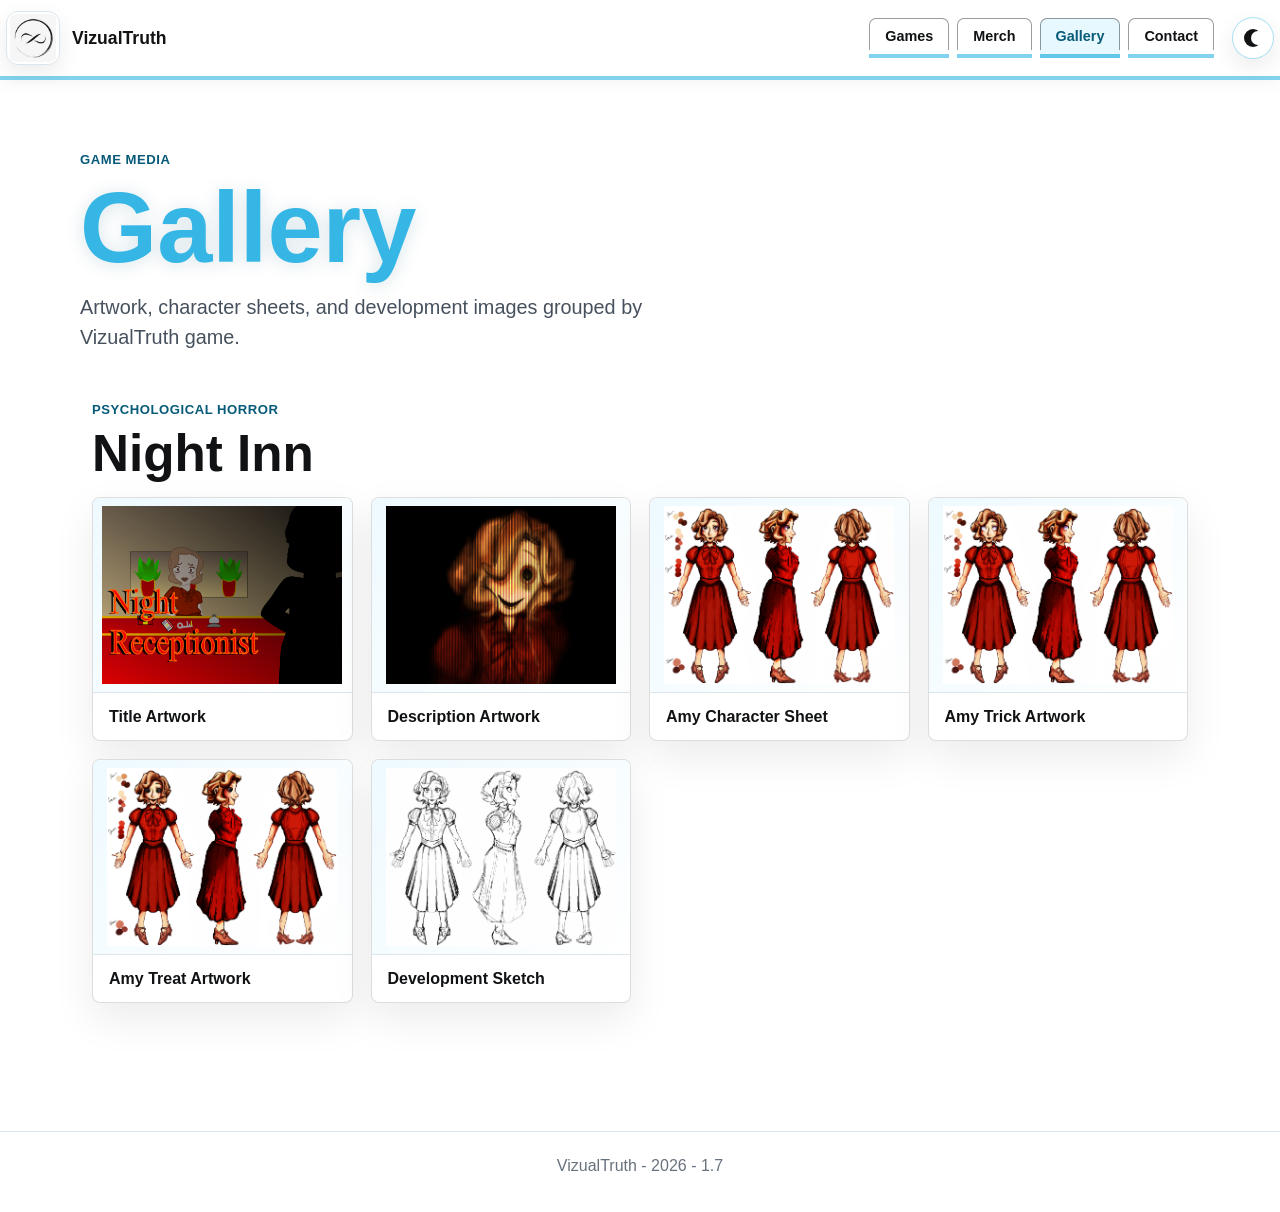
==== gallery.html @ c9973c0a "Update 1.7 Update 1.7" ====
<!doctype html>
<html lang="en">
<head>
  <meta charset="utf-8">
  <meta name="viewport" content="width=device-width, initial-scale=1">
  <title>Gallery | VizualTruth</title>
  <meta name="description" content="VizualTruth game image gallery organized by game.">
  <link href="https://cdn.jsdelivr.net/npm/bootstrap@5.3.8/dist/css/bootstrap.min.css" rel="stylesheet" integrity="sha384-sRIl4kxILFvY47J16cr9ZwB07vP4J8+LH7qKQnuqkuIAvNWLzeN8tE5YBujZqJLB" crossorigin="anonymous">
  <link rel="icon" type="image/png" href="Assets/Logo/vizualtruth-favicon.png">
  <script>
    try {
      if (window.localStorage.getItem("vizualtruth-theme") === "dark") {
        document.documentElement.classList.add("dark-mode");
      }
    } catch (error) {}
  </script>
  <style>
    html.dark-mode,
    html.dark-mode body {
      background: #0b0d10;
      color: #f5f8fa;
    }
  </style>
  <link rel="stylesheet" href="styles.css">
</head>
<body>
  <header class="site-header navbar navbar-expand-sm">
    <div class="container nav-shell">
      <a class="navbar-brand brand-link" href="index.html" aria-label="VizualTruth home">
        <span class="logo-tile">
          <img src="Assets/Logo/VizualTruth%20Logo.jpg" alt="VizualTruth logo">
        </span>
        <span class="brand-word">VizualTruth</span>
      </a>
      <nav class="nav nav-pills top-tabs" aria-label="Main navigation">
        <a class="nav-link" href="index.html#games">Games</a>
        <a class="nav-link" href="index.html#merch">Merch</a>
        <a class="nav-link active" href="gallery.html">Gallery</a>
        <a class="nav-link" href="index.html#contact">Contact</a>
      </nav>
      <button class="theme-toggle" type="button" data-theme-toggle aria-label="Toggle dark mode">
        <span class="moon-icon" aria-hidden="true"></span>
      </button>
    </div>
  </header>

  <main>
    <section class="container gallery-hero" aria-labelledby="gallery-title">
      <p class="eyebrow">Game media</p>
      <h1 id="gallery-title">Gallery</h1>
      <p class="lead">Artwork, character sheets, and development images grouped by VizualTruth game.</p>
    </section>

    <section class="container gallery-section" aria-labelledby="night-inn-gallery">
      <div class="gallery-game-heading">
        <p class="eyebrow">Psychological horror</p>
        <h2 id="night-inn-gallery">Night Inn</h2>
      </div>

      <div class="gallery-grid">
        <figure class="gallery-item">
          <a href="Assets/Games/Night-Inn/night-inn-title.png">
            <img src="Assets/Games/Night-Inn/night-inn-title.png" alt="Night Inn title artwork">
          </a>
          <figcaption>Title Artwork</figcaption>
        </figure>
        <figure class="gallery-item">
          <a href="Assets/Games/Night-Inn/night-inn-description.png">
            <img src="Assets/Games/Night-Inn/night-inn-description.png" alt="Night Inn description artwork">
          </a>
          <figcaption>Description Artwork</figcaption>
        </figure>
        <figure class="gallery-item">
          <a href="Assets/Games/Night-Inn/night-inn-amy.png">
            <img src="Assets/Games/Night-Inn/night-inn-amy.png" alt="Amy character artwork">
          </a>
          <figcaption>Amy Character Sheet</figcaption>
        </figure>
        <figure class="gallery-item">
          <a href="Assets/Games/Night-Inn/night-inn-amy-trick.png">
            <img src="Assets/Games/Night-Inn/night-inn-amy-trick.png" alt="Amy trick artwork">
          </a>
          <figcaption>Amy Trick Artwork</figcaption>
        </figure>
        <figure class="gallery-item">
          <a href="Assets/Games/Night-Inn/night-inn-amy-treat.png">
            <img src="Assets/Games/Night-Inn/night-inn-amy-treat.png" alt="Amy treat artwork">
          </a>
          <figcaption>Amy Treat Artwork</figcaption>
        </figure>
        <figure class="gallery-item">
          <a href="Assets/Games/Night-Inn/night-inn-sketch.png">
            <img src="Assets/Games/Night-Inn/night-inn-sketch.png" alt="Night Inn sketch artwork">
          </a>
          <figcaption>Development Sketch</figcaption>
        </figure>
      </div>
    </section>
  </main>

  <footer class="site-footer">
    <p>VizualTruth - 2026 - 1.7</p>
  </footer>
  <script src="theme.js"></script>
</body>
</html>
---- styles.css ----
:root {
  --black: #101214;
  --ink: #101214;
  --white: #ffffff;
  --paper: #ffffff;
  --baby-blue: #35b6e5;
  --baby-blue-soft: #e7f8ff;
  --gray: #f5f8fa;
  --muted: #67727e;
  --soft: #46515d;
  --line: #dce5ec;
  --teal: #1d9e93;
  --red: #a71f2a;
  --amber: #d59f34;
  --blue: #415fd1;
  --shadow: 0 16px 42px rgba(16, 18, 20, 0.08);
}

* {
  box-sizing: border-box;
}

html {
  scroll-behavior: smooth;
}

body {
  margin: 0;
  background: #fff;
  color: var(--ink);
  font-family: "Segoe UI", Arial, sans-serif;
  line-height: 1.5;
  transition: background 180ms ease, color 180ms ease;
}

a {
  color: inherit;
  text-decoration: none;
}

img {
  display: block;
  max-width: 100%;
}

.row {
  --grid-gap: 0;
  display: flex;
  flex-wrap: wrap;
  row-gap: var(--grid-gap);
  margin-right: calc(var(--grid-gap) * -0.5);
  margin-left: calc(var(--grid-gap) * -0.5);
}

.row > * {
  width: 100%;
  max-width: 100%;
  padding-right: calc(var(--grid-gap) * 0.5);
  padding-left: calc(var(--grid-gap) * 0.5);
}

.g-3 {
  --grid-gap: 1rem;
}

.g-4 {
  --grid-gap: 1rem;
}

.g-5 {
  --grid-gap: 3rem;
}

.col-12 {
  flex: 0 0 auto;
  width: 100%;
}

.align-items-center {
  align-items: center;
}

.align-items-stretch {
  align-items: stretch;
}

.h-100 {
  height: 100%;
}

.nav {
  display: flex;
  flex-wrap: wrap;
  padding-left: 0;
  margin-bottom: 0;
  list-style: none;
}

.nav-link {
  display: block;
  text-decoration: none;
}

.navbar-brand {
  margin-right: 0;
  white-space: nowrap;
}

.site-header {
  position: sticky;
  top: 0;
  z-index: 10;
  border-bottom: 4px solid rgba(53, 182, 229, 0.62);
  background: rgba(255, 255, 255, 0.96);
  color: var(--ink);
  box-shadow: 0 2px 16px rgba(16, 18, 20, 0.05);
  backdrop-filter: blur(12px);
}

.site-header.navbar {
  padding: 0;
}

.nav-shell {
  width: calc(100% - 12px);
  max-width: none;
  min-height: 76px;
  margin: 0 auto;
  padding: 0;
  display: flex;
  align-items: center;
  justify-content: space-between;
  gap: 18px;
}

.brand-link {
  display: inline-flex;
  align-items: center;
  gap: 12px;
  min-width: 0;
}

.logo-tile {
  width: 54px;
  height: 54px;
  display: flex;
  align-items: center;
  justify-content: center;
  flex: 0 0 auto;
  overflow: hidden;
  border: 1px solid var(--line);
  border-radius: 12px;
  background: #fff;
  box-shadow: 0 8px 22px rgba(16, 18, 20, 0.08);
}

.logo-tile img {
  width: 48px;
  height: 48px;
  object-fit: contain;
  border-radius: 8px;
}

.brand-word {
  color: var(--ink);
  font-size: 1.1rem;
  font-weight: 800;
  letter-spacing: 0;
}

.top-tabs,
.local-tabs {
  display: flex;
  align-items: center;
  gap: 8px;
  flex-wrap: wrap;
}

.top-tabs {
  margin-left: auto;
  justify-content: flex-end;
}

.theme-toggle {
  width: 42px;
  height: 42px;
  flex: 0 0 auto;
  display: inline-flex;
  align-items: center;
  justify-content: center;
  padding: 0;
  border: 1px solid rgba(53, 182, 229, 0.42);
  border-radius: 999px;
  background: #fff;
  cursor: pointer;
  box-shadow: 0 8px 22px rgba(16, 18, 20, 0.08);
}

.theme-toggle:hover,
.theme-toggle:focus-visible {
  background: var(--baby-blue-soft);
  border-color: rgba(53, 182, 229, 0.72);
}

.moon-icon {
  position: relative;
  width: 18px;
  height: 18px;
  display: block;
  border-radius: 999px;
  background: #101214;
}

.moon-icon::after {
  content: "";
  position: absolute;
  top: 2px;
  left: 7px;
  width: 14px;
  height: 14px;
  border-radius: 999px;
  background: #fff;
}

.top-tabs .nav-link,
.local-tabs .nav-link {
  min-height: 40px;
  display: inline-flex;
  align-items: center;
  justify-content: center;
  padding: 0 16px;
  color: var(--ink);
  font-size: 0.9rem;
  font-weight: 700;
  line-height: 1;
}

.top-tabs .nav-link {
  position: relative;
  border: 0;
  border-bottom: 4px solid rgba(53, 182, 229, 0.62);
  border-radius: 7px 7px 0 0;
  background: transparent;
}

.top-tabs .nav-link::before {
  content: "";
  position: absolute;
  inset: 0 0 4px;
  border: 1px solid rgba(16, 18, 20, 0.42);
  border-bottom: 0;
  border-radius: 7px 7px 0 0;
  pointer-events: none;
}

.local-tabs .nav-link {
  border: 1px solid var(--line);
  border-radius: 6px;
  background: var(--paper);
}

.top-tabs .nav-link:hover,
.top-tabs .nav-link:focus-visible {
  border-bottom-color: rgba(53, 182, 229, 0.96);
  background: var(--baby-blue-soft);
  color: #075a78;
}

.local-tabs .nav-link:hover,
.local-tabs .nav-link:focus-visible,
.local-tabs .nav-link.active {
  border-color: rgba(53, 182, 229, 0.45);
  background: var(--baby-blue-soft);
  color: #075a78;
}

.landing-panel {
  width: calc(100% - 12px);
  max-width: none;
  min-height: 30vh;
  margin: 12px auto 0;
  position: relative;
  overflow: hidden;
  padding: clamp(34px, 6vw, 64px) clamp(18px, 4vw, 42px) clamp(28px, 5vw, 46px);
  border: 1px solid rgba(53, 182, 229, 0.22);
  border-radius: 18px;
  background:
    linear-gradient(135deg, rgba(231, 248, 255, 0.92), rgba(255, 255, 255, 0.7) 58%),
    linear-gradient(90deg, rgba(53, 182, 229, 0.14), transparent 48%);
  box-shadow: 0 16px 38px rgba(53, 182, 229, 0.08);
}

.landing-panel::before {
  content: "";
  position: absolute;
  inset: 0 auto 0 0;
  width: 8px;
  background: var(--baby-blue);
  opacity: 0.52;
}

.landing-panel > .row {
  position: relative;
  z-index: 1;
  width: 100%;
  margin-right: 0;
  margin-left: 0;
}

.landing-copy {
  max-width: 720px;
}

.eyebrow {
  margin: 0 0 8px;
  color: #075a78;
  font-size: 0.82rem;
  font-weight: 800;
  letter-spacing: 0.04em;
  text-transform: uppercase;
}

h1,
h2,
h3 {
  margin: 0;
  color: var(--ink);
  line-height: 1;
  letter-spacing: 0;
}

h1 {
  font-size: clamp(3.2rem, 8vw, 6.2rem);
  font-weight: 900;
  margin-bottom: 16px;
}

h2 {
  font-size: clamp(2.15rem, 5vw, 4rem);
  font-weight: 850;
}

h3 {
  font-size: clamp(1.35rem, 3vw, 2.2rem);
}

.landing-copy h1 {
  margin-top: clamp(18px, 2.4vw, 34px);
  margin-bottom: clamp(22px, 3vw, 38px);
  color: var(--baby-blue);
  text-shadow: 0 2px 12px rgba(7, 90, 120, 0.16);
}

.landing-copy .eyebrow {
  color: #168db8;
}

.lead {
  max-width: 640px;
  margin: 12px 0 0;
  color: var(--soft);
  font-size: clamp(1.08rem, 2vw, 1.24rem);
}

.hero-actions {
  display: flex;
  flex-wrap: wrap;
  gap: 10px;
  margin-top: 22px;
}

.primary-action,
.secondary-action {
  min-height: 42px;
  display: inline-flex;
  align-items: center;
  justify-content: center;
  padding: 0 16px;
  border-radius: 6px;
  font-size: 0.92rem;
  font-weight: 800;
  line-height: 1;
}

.primary-action {
  border: 1px solid #075a78;
  background: #075a78;
  color: #fff;
}

.primary-action:hover,
.primary-action:focus-visible {
  background: #064a63;
  color: #fff;
}

.secondary-action {
  border: 1px solid rgba(53, 182, 229, 0.44);
  background: #fff;
  color: #075a78;
}

.secondary-action:hover,
.secondary-action:focus-visible {
  background: var(--baby-blue-soft);
  color: #075a78;
}

.logo-showcase {
  min-height: 220px;
  display: flex;
  align-items: center;
  justify-content: center;
  border: none;
  background: none;
  box-shadow: none;
  margin-bottom: 0;
}

.logo-showcase img {
  width: 120px;
  height: 120px;
  aspect-ratio: 1;
  object-fit: contain;
  border-radius: 16px;
  border: 1px solid var(--line);
  background: #fff;
  box-shadow: var(--shadow);
}

.section-shell {
  width: min(1100px, calc(100% - 32px));
  margin: 0 auto;
  padding: clamp(24px, 4vw, 40px) 0;
}

.section-heading {
  margin-bottom: 14px;
}

#games.section-shell {
  width: calc(100% - 18px);
  max-width: none;
  margin-left: 8px;
  margin-right: 10px;
  padding-top: clamp(56px, 8vw, 96px);
  padding-bottom: clamp(96px, 12vw, 168px);
}

.compact-heading {
  display: block;
}

.compact-heading h2 {
  font-size: clamp(2rem, 3.5vw, 3.4rem);
}

.games-experience {
  display: grid;
  gap: clamp(48px, 6vw, 86px);
  align-items: start;
}

.game-detail-panel,
.info-panel {
  border: 1px solid rgba(16, 18, 20, 0.14);
  border-radius: 8px;
  box-shadow: var(--shadow);
}

.game-detail-panel {
  display: grid;
  grid-template-columns: minmax(280px, 28%) minmax(260px, 1fr) minmax(420px, 38%);
  gap: 18px;
  align-items: stretch;
  min-height: 420px;
  overflow: hidden;
  background: var(--black);
  position: static;
}

.detail-title-box {
  display: flex;
  flex-direction: column;
  justify-content: center;
  gap: 12px;
  padding: clamp(20px, 3vw, 32px);
  border-right: 1px solid rgba(255, 255, 255, 0.1);
}

.detail-title-box h3 {
  color: #fff;
  font-size: clamp(2rem, 4vw, 4rem);
}

.detail-carousel {
  position: relative;
  overflow: hidden;
  aspect-ratio: 4 / 3;
  border-left: 1px solid rgba(255, 255, 255, 0.1);
  background: #090b0d;
}

.detail-track {
  height: 100%;
  display: flex;
  overflow-x: auto;
  scroll-behavior: smooth;
  scroll-snap-type: x mandatory;
  scrollbar-width: none;
}

.detail-track::-webkit-scrollbar {
  display: none;
}

.detail-slide {
  position: relative;
  flex: 0 0 100%;
  aspect-ratio: 4 / 3;
  min-height: 0;
  height: 100%;
  margin: 0;
  overflow: hidden;
  scroll-snap-align: start;
  background: #111;
}

.article-carousel {
  height: 100%;
  min-height: 420px;
  border: 1px solid rgba(16, 18, 20, 0.18);
  border-radius: 8px;
  box-shadow: var(--shadow);
}

.detail-slide img {
  width: 100%;
  height: 100%;
  object-fit: fill;
  object-position: center;
  background: #090b0d;
}

.carousel-dots {
  position: absolute;
  left: 0;
  right: 0;
  bottom: 10px;
  display: flex;
  justify-content: center;
  gap: 6px;
  pointer-events: none;
}

.carousel-dot {
  width: 7px;
  height: 7px;
  padding: 0;
  border: 0;
  border-radius: 999px;
  background: rgba(255, 255, 255, 0.52);
  pointer-events: auto;
}

.carousel-dot.is-active {
  width: 20px;
  background: var(--baby-blue);
}

.detail-carousel:not(.has-multiple-slides) .carousel-dots {
  display: none;
}

.detail-copy {
  display: grid;
  align-content: center;
  gap: 10px;
  padding: clamp(20px, 3vw, 32px);
}

.detail-copy p {
  margin: 0;
  color: #d7e0e6;
}

.detail-actions {
  display: flex;
  flex-wrap: wrap;
  gap: 10px;
  margin-top: 4px;
}

.game-title-grid {
  display: grid;
  grid-template-columns: repeat(auto-fit, minmax(260px, 320px));
  justify-content: center;
  gap: 36px 24px;
  align-items: start;
  margin-top: clamp(18px, 3vw, 40px);
  padding-bottom: clamp(36px, 6vw, 82px);
}

.game-select-card {
  width: 100%;
  padding: 0;
  border: 0;
  appearance: none;
  background: transparent;
  color: inherit;
  cursor: pointer;
  font: inherit;
  text-align: left;
  transition: transform 160ms ease;
}

.game-select-card:hover,
.game-select-card:focus-visible,
.game-select-card.is-active {
  transform: translateY(-4px);
}

.game-select-card:hover .game-thumb,
.game-select-card:focus-visible .game-thumb,
.game-select-card.is-active .game-thumb {
  border-color: rgba(53, 182, 229, 0.86);
  box-shadow:
    0 14px 34px rgba(16, 18, 20, 0.16),
    0 0 0 2px rgba(53, 182, 229, 0.26),
    0 0 30px rgba(53, 182, 229, 0.42);
}

.game-thumb {
  position: relative;
  display: block;
  aspect-ratio: 16 / 9;
  min-height: 0;
  overflow: hidden;
  border: 1px solid rgba(16, 18, 20, 0.12);
  border-radius: 10px;
  background: #111;
  box-shadow: 0 8px 20px rgba(16, 18, 20, 0.08);
  transition: border-color 160ms ease, box-shadow 160ms ease;
}

.game-thumb img {
  width: 100%;
  height: 100%;
  object-fit: cover;
  object-position: center;
  background: #090b0d;
}

.game-card-night .game-thumb img {
  object-position: center 48%;
}

.game-select-card .poster-label,
.detail-slide .poster-label {
  left: 18px;
  right: 18px;
  bottom: 14px;
  width: auto;
  max-width: none;
  padding: 0;
  border: 0;
  border-radius: 0;
  background: none;
  clip-path: none;
  text-align: left;
  text-shadow: 0 2px 10px rgba(0, 0, 0, 0.85);
  transform: none;
}

.game-select-copy {
  display: grid;
  gap: 5px;
  padding: 10px 4px 0;
}

.game-select-copy .game-title {
  display: block;
  color: var(--ink);
  font-size: 1rem;
  line-height: 1.18;
}

.game-select-copy .game-title::before {
  content: none;
  display: none;
}

.game-select-copy .game-meta {
  color: var(--muted);
  font-size: 0.72rem;
}

.small-info-grid {
  display: grid;
  grid-template-columns: repeat(2, minmax(0, 1fr));
  gap: 16px;
  margin-top: clamp(70px, 10vw, 140px);
  margin-bottom: clamp(90px, 12vw, 170px);
}

.featured-project {
  padding-top: clamp(28px, 5vw, 54px);
}

.featured-grid {
  display: grid;
  grid-template-columns: minmax(320px, 46%) minmax(0, 1fr);
  gap: 22px;
  align-items: stretch;
}

.featured-media,
.featured-copy,
.info-panel {
  border: 1px solid rgba(16, 18, 20, 0.14);
  border-radius: 8px;
  box-shadow: var(--shadow);
}

.featured-media {
  overflow: hidden;
  background: var(--black);
}

.featured-media img {
  width: 100%;
  height: 100%;
  min-height: 360px;
  object-fit: cover;
  object-position: center;
}

.featured-copy {
  display: flex;
  flex-direction: column;
  justify-content: center;
  padding: clamp(22px, 4vw, 34px);
  background: #fff;
}

.featured-copy h2 {
  margin-top: 12px;
}

.featured-copy p,
.info-panel p {
  margin: 14px 0 0;
  color: var(--soft);
  font-size: 1.04rem;
}

.status-pill {
  width: fit-content;
  display: inline-flex;
  align-items: center;
  min-height: 30px;
  padding: 0 10px;
  border: 1px solid rgba(53, 182, 229, 0.42);
  border-radius: 999px;
  background: var(--baby-blue-soft);
  color: #075a78;
  font-size: 0.78rem;
  font-weight: 800;
  text-transform: uppercase;
}

.feature-points {
  display: flex;
  flex-wrap: wrap;
  gap: 8px;
  margin-top: 18px;
}

.feature-points span {
  min-height: 32px;
  display: inline-flex;
  align-items: center;
  padding: 0 10px;
  border: 1px solid var(--line);
  border-radius: 6px;
  background: var(--gray);
  color: var(--ink);
  font-size: 0.86rem;
  font-weight: 750;
}

.split-section {
  display: grid;
  grid-template-columns: minmax(220px, 32%) minmax(0, 1fr);
  gap: 20px;
  align-items: start;
}

.info-panel {
  padding: clamp(20px, 4vw, 28px);
  background: #fff;
}

.info-panel h3 {
  font-size: clamp(1.3rem, 3vw, 2rem);
}

.info-panel .primary-action,
.info-panel .secondary-action {
  margin-top: 18px;
}

.contact-section {
  padding-bottom: 54px;
}

.game-card {
  display: grid;
  grid-template-rows: auto 1fr;
  width: 100%;
  min-height: 100%;
  overflow: hidden;
  border: 1px solid rgba(16, 18, 20, 0.14);
  border-radius: 8px;
  background: var(--black);
  box-shadow: var(--shadow);
  transition: transform 160ms ease, border-color 160ms ease, box-shadow 160ms ease;
}

.game-card:hover,
.game-card:focus-visible {
  transform: translateY(-4px);
  border-color: rgba(53, 182, 229, 0.74);
  box-shadow:
    0 18px 46px rgba(16, 18, 20, 0.14),
    0 0 0 1px rgba(53, 182, 229, 0.28),
    0 0 34px rgba(53, 182, 229, 0.42);
}

.poster {
  display: block;
  position: relative;
  min-height: 330px;
  overflow: hidden;
  isolation: isolate;
  background: #111;
}

.game-card .poster {
  aspect-ratio: 16 / 9;
  min-height: 0;
}

.game-select-card .game-thumb.poster {
  aspect-ratio: 16 / 9;
  min-height: 0;
}

.detail-slide.poster {
  min-height: 0;
}

.poster::before,
.poster::after {
  content: "";
  position: absolute;
  inset: 0;
  z-index: -1;
}

.poster-night {
  background:
    linear-gradient(180deg, transparent 0 45%, rgba(0, 0, 0, 0.82) 100%),
    linear-gradient(132deg, #09090c 0%, #211018 58%, #3a1118 100%);
}

.poster-night::before {
  left: 28%;
  right: 28%;
  top: 16%;
  bottom: 16%;
  border: 2px solid rgba(255, 255, 255, 0.22);
  border-radius: 4px 4px 0 0;
  background:
    radial-gradient(circle at 82% 48%, rgba(255, 255, 255, 0.75) 0 4px, transparent 5px),
    linear-gradient(90deg, transparent 0 48%, rgba(255, 255, 255, 0.14) 49% 51%, transparent 52%),
    linear-gradient(180deg, #111 0%, #0b0b0d 45%, #230d11 100%);
  box-shadow: 0 0 42px rgba(167, 31, 42, 0.42);
}

.poster-night::after {
  top: 0;
  left: 12%;
  width: 28%;
  height: 100%;
  background: linear-gradient(90deg, rgba(255, 255, 255, 0.08), transparent);
  transform: skewX(-12deg);
}

.poster-whole {
  background:
    linear-gradient(180deg, transparent 0 36%, rgba(0, 0, 0, 0.82) 100%),
    radial-gradient(ellipse at 50% 45%, rgba(167, 31, 42, 0.82), transparent 37%),
    linear-gradient(145deg, #0c0d10, #17212a 46%, #3c141c);
}

.poster-whole::before {
  top: 23%;
  left: 9%;
  right: 9%;
  height: 34%;
  border: 2px solid rgba(244, 241, 234, 0.18);
  border-radius: 999px;
  background:
    repeating-linear-gradient(90deg, rgba(255, 255, 255, 0.28) 0 5px, transparent 5px 20px),
    linear-gradient(180deg, rgba(0, 0, 0, 0.2), rgba(0, 0, 0, 0.72));
  transform: rotate(-3deg);
}

.poster-whole::after {
  inset: 44% 18% auto 18%;
  height: 44px;
  border-radius: 999px;
  background:
    repeating-linear-gradient(90deg, rgba(255, 255, 255, 0.38) 0 3px, transparent 3px 16px),
    linear-gradient(90deg, var(--teal), transparent, var(--red));
  opacity: 0.92;
}

.poster-wizard {
  background:
    linear-gradient(180deg, transparent 0 46%, rgba(0, 0, 0, 0.7) 100%),
    radial-gradient(circle at 34% 38%, rgba(213, 159, 52, 0.9), transparent 20%),
    radial-gradient(circle at 68% 42%, rgba(65, 95, 209, 0.85), transparent 23%),
    linear-gradient(135deg, #10151c 0%, #123f3f 52%, #253c19 100%);
}

.poster-wizard::before {
  inset: 15% 24% 28%;
  border: 2px solid rgba(244, 241, 234, 0.36);
  border-radius: 18px 18px 7px 7px;
  background:
    linear-gradient(45deg, transparent 0 45%, rgba(244, 241, 234, 0.75) 46% 50%, transparent 51%),
    linear-gradient(-45deg, transparent 0 45%, rgba(244, 241, 234, 0.75) 46% 50%, transparent 51%),
    linear-gradient(180deg, rgba(213, 159, 52, 0.2), rgba(65, 95, 209, 0.18));
  box-shadow: 0 0 44px rgba(213, 159, 52, 0.28);
  transform: rotate(45deg);
}

.poster-wizard::after {
  inset: auto 12% 25% 20%;
  height: 28px;
  background: linear-gradient(90deg, var(--amber), var(--teal), var(--blue));
  transform: skewX(-18deg);
}

.poster-whole,
.poster-wizard,
.poster-spiral {
  background:
    linear-gradient(180deg, rgba(5, 7, 9, 0.06) 0 44%, rgba(5, 7, 9, 0.86) 100%),
    linear-gradient(135deg, #0c1014 0%, #142733 54%, #08171d 100%);
}

.poster-whole::before,
.poster-wizard::before,
.poster-spiral::before {
  inset: 17%;
  border: 1px solid rgba(53, 182, 229, 0.34);
  border-radius: 8px;
  background:
    linear-gradient(90deg, transparent 0 48%, rgba(53, 182, 229, 0.34) 49% 51%, transparent 52%),
    linear-gradient(180deg, rgba(255, 255, 255, 0.08), rgba(53, 182, 229, 0.1));
  box-shadow: 0 0 34px rgba(53, 182, 229, 0.2);
  transform: none;
}

.poster-whole::after,
.poster-wizard::after,
.poster-spiral::after {
  inset: auto 18% 30% 18%;
  height: 3px;
  border-radius: 999px;
  background: linear-gradient(90deg, transparent, var(--baby-blue), transparent);
  opacity: 0.84;
  transform: none;
}

.poster-label {
  position: absolute;
  left: 22px;
  right: 22px;
  bottom: 20px;
  color: #fff;
  font-size: clamp(1.45rem, 3vw, 2.35rem);
  font-weight: 900;
  line-height: 1;
}

.poster-night .poster-label {
  right: auto;
  max-width: calc(100% - 44px);
  padding: 10px 14px;
  border: 1px solid rgba(255, 255, 255, 0.24);
  border-radius: 4px;
  background: rgba(0, 0, 0, 0.58);
  letter-spacing: 0.02em;
  text-transform: uppercase;
}

.poster-whole .poster-label {
  left: 50%;
  right: auto;
  bottom: 28px;
  width: min(82%, 260px);
  padding: 12px 16px;
  border: 1px solid rgba(255, 255, 255, 0.24);
  border-radius: 999px;
  background: rgba(10, 13, 16, 0.68);
  text-align: center;
  transform: translateX(-50%);
}

.poster-wizard .poster-label {
  left: 18px;
  right: auto;
  bottom: 28px;
  width: min(84%, 280px);
  padding: 11px 18px;
  background: rgba(13, 24, 29, 0.75);
  clip-path: polygon(0 0, 90% 0, 100% 50%, 90% 100%, 0 100%, 8% 50%);
  text-align: center;
}

.poster-whole .poster-label,
.poster-wizard .poster-label,
.poster-spiral .poster-label {
  left: 18px;
  right: 18px;
  bottom: 16px;
  width: auto;
  max-width: none;
  padding: 0;
  border: 0;
  border-radius: 0;
  background: none;
  clip-path: none;
  letter-spacing: 0;
  text-align: left;
  text-shadow: 0 2px 10px rgba(0, 0, 0, 0.85);
  text-transform: none;
  transform: none;
}

.game-card .poster-label {
  left: 18px;
  right: 18px;
  bottom: 16px;
  width: auto;
  max-width: none;
  padding: 0;
  border: 0;
  border-radius: 0;
  background: none;
  clip-path: none;
  letter-spacing: 0;
  text-align: left;
  text-shadow: 0 2px 10px rgba(0, 0, 0, 0.85);
  text-transform: none;
  transform: none;
}

.game-select-card .game-thumb .poster-label,
.detail-slide.poster .poster-label {
  left: 18px;
  right: 18px;
  bottom: 14px;
  width: auto;
  max-width: none;
  padding: 0;
  border: 0;
  border-radius: 0;
  background: none;
  clip-path: none;
  letter-spacing: 0;
  text-align: left;
  text-shadow: 0 2px 10px rgba(0, 0, 0, 0.85);
  text-transform: none;
  transform: none;
}

.game-card-body {
  display: grid;
  align-content: start;
  gap: 8px;
  padding: 18px;
  background: var(--black);
}

.game-meta,
.stat-label {
  color: #b9c6cf;
  font-size: 0.78rem;
  font-weight: 800;
  letter-spacing: 0;
  text-transform: uppercase;
}

.game-title {
  color: #fff;
  font-size: 1.25rem;
  font-weight: 850;
  line-height: 1.08;
  display: inline-flex;
  align-items: center;
  gap: 10px;
}

.game-title::before {
  content: "";
  display: inline-block;
  flex: 0 0 auto;
}

.game-card-night .game-title::before {
  width: 24px;
  height: 14px;
  border: 1px solid rgba(255, 255, 255, 0.34);
  border-radius: 2px 2px 0 0;
  background: linear-gradient(180deg, #301018, #13080b);
}

.game-card-whole .game-title::before {
  width: 18px;
  height: 18px;
  border: 2px solid rgba(255, 255, 255, 0.36);
  border-radius: 999px;
  background: linear-gradient(135deg, var(--teal), var(--red));
}

.game-card-wizard .game-title::before {
  width: 17px;
  height: 17px;
  border: 1px solid rgba(255, 255, 255, 0.42);
  border-radius: 3px;
  background: linear-gradient(135deg, var(--amber), var(--blue));
  transform: rotate(45deg);
}

.game-copy {
  color: #d7e0e6;
}

.article-body p,
.kit-card p,
.empty-state p {
  color: var(--soft);
}

.merch-section {
  padding-top: 8px;
}

.empty-state {
  min-height: 130px;
  display: grid;
  place-items: center;
  padding: 24px;
  border: 1px dashed #c2d2dc;
  border-radius: 8px;
  background: var(--gray);
  text-align: center;
}

.empty-state p {
  margin: 0;
  font-size: 1.08rem;
  font-weight: 700;
}

.site-footer {
  width: 100%;
  max-width: none;
  margin: 0;
  padding: 22px 8px 34px;
  border-top: 1px solid var(--line);
  color: var(--muted);
}

.site-footer p {
  margin: 0;
  text-align: center;
}

html.dark-mode body {
  background: #0b0d10;
  color: #f5f8fa;
}

html.dark-mode .site-header {
  border-bottom-color: rgba(53, 182, 229, 0.72);
  background: rgba(10, 13, 16, 0.96);
  color: #f5f8fa;
  box-shadow: 0 2px 16px rgba(0, 0, 0, 0.35);
}

html.dark-mode .brand-word,
html.dark-mode h1,
html.dark-mode h2,
html.dark-mode h3,
html.dark-mode .game-select-copy .game-title,
html.dark-mode .fact strong {
  color: #f5f8fa;
}

html.dark-mode .top-tabs .nav-link,
html.dark-mode .local-tabs .nav-link,
html.dark-mode .theme-toggle {
  border-color: rgba(53, 182, 229, 0.34);
  background: #13171b;
  color: #f5f8fa;
}

html.dark-mode .top-tabs .nav-link {
  border-color: rgba(53, 182, 229, 0.72);
  background: transparent;
}

html.dark-mode .top-tabs .nav-link:hover,
html.dark-mode .top-tabs .nav-link:focus-visible {
  border-bottom-color: rgba(53, 182, 229, 0.96);
  background: rgba(53, 182, 229, 0.14);
  color: var(--baby-blue);
}

html.dark-mode .theme-toggle .moon-icon::after {
  background: #13171b;
}

html.dark-mode .logo-tile,
html.dark-mode .secondary-action,
html.dark-mode .featured-copy,
html.dark-mode .info-panel,
html.dark-mode .fact {
  background: #12161a;
  border-color: rgba(53, 182, 229, 0.24);
}

html.dark-mode .logo-tile {
  background: #fff !important;
  border-color: rgba(53, 182, 229, 0.42);
}

html.dark-mode .logo-tile img {
  background: #fff;
}

html.dark-mode .landing-panel {
  background:
    linear-gradient(135deg, rgba(8, 45, 61, 0.9), rgba(11, 13, 16, 0.78) 58%),
    linear-gradient(90deg, rgba(53, 182, 229, 0.18), transparent 48%);
  border-color: rgba(53, 182, 229, 0.34);
}

html.dark-mode .lead,
html.dark-mode .featured-copy p,
html.dark-mode .info-panel p,
html.dark-mode .article-body p,
html.dark-mode .kit-card p,
html.dark-mode .empty-state p {
  color: #c8d3dc;
}

html.dark-mode .landing-copy .eyebrow,
html.dark-mode .eyebrow,
html.dark-mode .secondary-action {
  color: var(--baby-blue);
}

html.dark-mode .game-select-copy .game-meta,
html.dark-mode .site-footer {
  color: #9eb0bd;
}

html.dark-mode .site-footer {
  border-color: rgba(53, 182, 229, 0.26);
}

.page-hero {
  width: min(1180px, calc(100% - 32px));
  margin: 0 auto;
  padding: clamp(28px, 5vw, 48px) 0 24px;
}

.game-hero-copy {
  display: flex;
  flex-direction: column;
  justify-content: space-between;
  gap: 28px;
  padding: clamp(22px, 4vw, 32px);
  border: 1px solid rgba(16, 18, 20, 0.18);
  border-radius: 8px;
  background: var(--black);
  box-shadow: var(--shadow);
}

.game-hero-copy .eyebrow {
  color: var(--baby-blue);
}

.game-hero-copy h1,
.kit-card h3 {
  color: #fff;
}

.game-hero-copy .lead {
  color: #d7e0e6;
}

.game-hero-copy .local-tabs .nav-link {
  border-color: rgba(255, 255, 255, 0.18);
  background: rgba(255, 255, 255, 0.06);
  color: #fff;
}

.game-hero-copy .local-tabs .nav-link:hover,
.game-hero-copy .local-tabs .nav-link:focus-visible,
.game-hero-copy .local-tabs .nav-link.active {
  border-color: rgba(53, 182, 229, 0.55);
  background: rgba(53, 182, 229, 0.18);
  color: #fff;
}

.game-hero-copy h1 {
  font-size: clamp(2.8rem, 7vw, 6.1rem);
}

.hero-poster {
  min-height: 520px;
  border: 1px solid rgba(16, 18, 20, 0.18);
  border-radius: 8px;
  box-shadow: var(--shadow);
}

.press-hero-image {
  overflow: hidden;
  background: #090b0d;
}

.press-hero-image img {
  width: 100%;
  height: 100%;
  min-height: inherit;
  object-fit: cover;
  object-position: center;
}

.content-shell {
  width: min(980px, calc(100% - 32px));
  margin: 0 auto;
  padding: 28px 0 48px;
}

.article-body {
  display: grid;
  gap: 18px;
}

.article-body p {
  margin: 0;
  font-size: 1.08rem;
}

.fact-row {
  margin-top: 4px;
}

.fact {
  min-height: 94px;
  padding: 16px;
  border: 1px solid var(--line);
  border-radius: 8px;
  background: #fff;
  box-shadow: 0 10px 28px rgba(16, 18, 20, 0.05);
}

.fact strong {
  display: block;
  margin-top: 4px;
  color: var(--ink);
}

.fact .stat-label {
  color: var(--muted);
}

.kit-grid {
  margin-top: 18px;
}

.kit-card {
  min-height: 170px;
  padding: 22px;
  border: 1px solid rgba(16, 18, 20, 0.14);
  border-radius: 8px;
  background: var(--black);
  box-shadow: var(--shadow);
}

.kit-card h3 {
  margin-bottom: 12px;
  font-size: 1.2rem;
}

.kit-card p {
  margin: 0;
  color: #d7e0e6;
}

.asset-strip {
  margin-top: 0;
}

.asset-swatch {
  display: block;
  min-height: 160px;
  border: 1px solid rgba(16, 18, 20, 0.14);
  border-radius: 8px;
  background: linear-gradient(135deg, #09090c, #211018, #441820);
  box-shadow: var(--shadow);
}

.swatch-night {
  background: linear-gradient(135deg, #09090c, #211018, #441820);
}

.swatch-whole {
  background: linear-gradient(135deg, #0c1014, #142733, #08171d);
}

.asset-image {
  display: block;
  aspect-ratio: 16 / 9;
  min-height: 160px;
  margin: 0;
  overflow: hidden;
  border: 1px solid rgba(16, 18, 20, 0.14);
  border-radius: 8px;
  background: #090b0d;
  box-shadow: var(--shadow);
}

.asset-image img {
  width: 100%;
  height: 100%;
  object-fit: cover;
  object-position: center;
}

.swatch-wizard {
  background: linear-gradient(135deg, #0c1014, #142733, #08171d);
}

.swatch-spiral {
  background: linear-gradient(135deg, #0c1014, #142733, #08171d);
}

@media (max-width: 900px) {
  .landing-panel {
    min-height: auto;
  }

  .game-detail-panel {
    position: static;
    grid-template-columns: 1fr;
    min-height: auto;
  }

  .detail-carousel {
    border-left: 0;
    border-top: 1px solid rgba(255, 255, 255, 0.1);
  }

  .games-experience,
  .featured-grid,
  .split-section,
  .small-info-grid {
    grid-template-columns: 1fr;
  }

  .featured-media img {
    min-height: auto;
    aspect-ratio: 16 / 9;
  }

  .logo-showcase {
    min-height: 120px;
  }

  .hero-poster {
    min-height: 360px;
  }
}

@media (min-width: 768px) {
  .col-md-4 {
    flex: 0 0 auto;
    width: 33.333333%;
  }

  .col-md-6 {
    flex: 0 0 auto;
    width: 50%;
  }
}

@media (min-width: 992px) {
  .col-lg-4 {
    flex: 0 0 auto;
    width: 33.333333%;
  }

  .col-lg-5 {
    flex: 0 0 auto;
    width: 41.666667%;
  }

  .col-lg-7 {
    flex: 0 0 auto;
    width: 58.333333%;
  }
}

@media (max-width: 620px) {
  .nav-shell {
    min-height: 92px;
    align-items: stretch;
    flex-direction: column;
    justify-content: center;
    padding: 12px 0;
  }

  .brand-link {
    width: 100%;
  }

  .top-tabs,
  .local-tabs {
    width: 100%;
  }

  .theme-toggle {
    align-self: flex-end;
  }

  .top-tabs .nav-link,
  .local-tabs .nav-link {
    flex: 1 1 calc(50% - 8px);
    padding: 0 12px;
  }

  h1 {
    font-size: clamp(2.85rem, 17vw, 4.8rem);
  }

  .section-shell,
  .content-shell {
    width: min(1100px, calc(100% - 24px));
  }

  .landing-panel {
    width: calc(100% - 12px);
  }

  .section-shell {
    padding: 34px 0;
  }

  .detail-copy {
    padding: 16px;
  }

  .poster {
    min-height: 280px;
  }

  .hero-poster {
    min-height: 320px;
  }

  .poster-label {
    left: 16px;
    right: 16px;
    bottom: 16px;
  }

  .poster-night .poster-label {
    right: auto;
    max-width: calc(100% - 32px);
  }

  .poster-whole .poster-label {
    left: 50%;
    right: auto;
    bottom: 20px;
    width: min(84%, 240px);
    transform: translateX(-50%);
  }

  .poster-wizard .poster-label {
    left: 16px;
    right: auto;
    bottom: 20px;
    width: min(86%, 250px);
  }

  .poster-whole .poster-label,
  .poster-wizard .poster-label,
  .poster-spiral .poster-label {
    left: 16px;
    right: 16px;
    bottom: 16px;
    width: auto;
    max-width: none;
    padding: 0;
    border: 0;
    border-radius: 0;
    background: none;
    clip-path: none;
    text-align: left;
    transform: none;
  }

  .game-card .poster-label {
    left: 14px;
    right: 14px;
    bottom: 12px;
    width: auto;
    max-width: none;
    padding: 0;
    border: 0;
    border-radius: 0;
    background: none;
    clip-path: none;
    text-align: left;
    transform: none;
  }
}

.landing-home .site-header {
  border-bottom: 4px solid rgba(53, 182, 229, 0.62);
  background: rgba(255, 255, 255, 0.98);
  box-shadow: none;
}

.landing-home .nav-shell {
  width: 100%;
  min-height: 74px;
  padding: 0 clamp(14px, 2vw, 28px);
}

.landing-home .logo-tile {
  width: 42px;
  height: 42px;
  border: 2px solid var(--black);
  border-radius: 0;
  box-shadow: none;
}

.landing-home .logo-tile img {
  width: 38px;
  height: 38px;
  border-radius: 0;
}

.landing-home .brand-word {
  font-size: clamp(1.15rem, 2vw, 1.45rem);
  font-weight: 900;
}

.landing-home .top-tabs {
  gap: clamp(10px, 1.6vw, 18px);
}

.landing-home .top-tabs .nav-link,
.landing-home .theme-toggle {
  min-width: 76px;
  min-height: 32px;
  border: 4px solid var(--black);
  border-radius: 0;
  background: #fff;
  box-shadow: none;
  color: var(--ink);
}

.landing-home .top-tabs .nav-link {
  padding: 0 14px;
  font-size: 0.78rem;
  text-transform: uppercase;
}

.landing-home .top-tabs .nav-link::before {
  content: none;
}

.landing-home .theme-toggle {
  width: 42px;
  min-width: 42px;
  padding: 0;
}

.landing-home .top-tabs .nav-link:hover,
.landing-home .top-tabs .nav-link:focus-visible,
.landing-home .theme-toggle:hover,
.landing-home .theme-toggle:focus-visible {
  border-color: #075a78;
  background: var(--baby-blue-soft);
}

.landing-feature {
  width: 100%;
  min-height: clamp(318px, 34vw, 430px);
  display: grid;
  grid-template-columns: minmax(260px, 31%) minmax(360px, 38%) minmax(260px, 31%);
  align-items: stretch;
  border-bottom: 4px solid var(--black);
  background: var(--paper);
}

.selected-game-panel,
.feature-about-panel {
  display: grid;
  align-content: center;
  padding: clamp(28px, 4vw, 58px);
}

.selected-game-panel h2 {
  max-width: 10ch;
  margin-top: 18px;
  color: var(--ink);
  font-size: clamp(2.4rem, 4.9vw, 5.35rem);
  font-weight: 950;
  line-height: 0.95;
  text-transform: uppercase;
}

.feature-status {
  margin: 18px 0 0;
  color: var(--muted);
  font-size: 0.86rem;
  font-weight: 800;
  text-transform: uppercase;
}

.selected-game-panel .detail-actions {
  margin-top: 20px;
}

.feature-media-panel {
  display: grid;
  place-items: end center;
  padding: clamp(18px, 2.6vw, 34px) clamp(16px, 2vw, 28px) 0;
  border-left: 1px solid rgba(16, 18, 20, 0.08);
  border-right: 1px solid rgba(16, 18, 20, 0.08);
  background:
    linear-gradient(180deg, rgba(231, 248, 255, 0.62), rgba(255, 255, 255, 0) 54%),
    #fff;
}

.landing-carousel {
  width: min(100%, 520px);
  height: clamp(250px, 26vw, 340px);
  border: 4px solid #70777d;
  border-bottom: 0;
  border-radius: 0;
  background: #0c0f12;
  box-shadow: 0 18px 38px rgba(16, 18, 20, 0.12);
}

.landing-home .landing-carousel .detail-slide {
  aspect-ratio: auto;
}

.landing-home .landing-carousel .detail-slide img {
  object-fit: contain;
}

.landing-home .carousel-dots {
  bottom: 18px;
  gap: 14px;
}

.landing-home .carousel-dot {
  width: 16px;
  height: 16px;
  border: 3px solid #fff;
  background: transparent;
  box-shadow: 0 1px 8px rgba(0, 0, 0, 0.48);
}

.landing-home .carousel-dot.is-active {
  width: 16px;
  background: var(--baby-blue);
}

.feature-about-panel h2 {
  margin-bottom: 16px;
  font-size: clamp(1.9rem, 3vw, 3rem);
  font-weight: 900;
}

.feature-about-panel p {
  max-width: 34ch;
  margin: 0;
  color: var(--soft);
  font-weight: 650;
}

.about-facts {
  display: grid;
  gap: 10px;
  max-width: 340px;
  margin: 24px 0 0;
}

.about-facts div {
  display: flex;
  justify-content: space-between;
  gap: 14px;
  padding-bottom: 10px;
  border-bottom: 1px solid var(--line);
}

.about-facts dt,
.about-facts dd {
  margin: 0;
}

.about-facts dt {
  color: var(--muted);
  font-size: 0.78rem;
  font-weight: 850;
  text-transform: uppercase;
}

.about-facts dd {
  color: var(--ink);
  font-weight: 800;
  text-align: right;
}

.studio-band {
  width: 100%;
  margin: 18px 0 0;
  padding: clamp(26px, 4vw, 42px) 18px 24px;
  border-top: 4px solid rgba(53, 182, 229, 0.58);
  border-bottom: 4px solid rgba(53, 182, 229, 0.58);
  background: #fff;
  text-align: center;
}

.studio-band h1 {
  color: rgba(53, 182, 229, 0.56);
  font-size: clamp(3rem, 6vw, 5.8rem);
  font-weight: 950;
  line-height: 0.9;
  text-transform: uppercase;
}

.studio-line {
  margin: 16px auto 0;
  color: var(--ink);
  font-size: clamp(1.05rem, 2.2vw, 1.82rem);
  font-weight: 950;
  line-height: 1.1;
  text-transform: uppercase;
}

.studio-tagline {
  margin: 10px 0 0;
  color: rgba(53, 182, 229, 0.7);
  font-size: 0.84rem;
  font-weight: 950;
  text-transform: uppercase;
}

.catalog-section {
  width: min(1120px, calc(100% - 48px));
  margin: clamp(46px, 7vw, 92px) auto clamp(82px, 10vw, 140px);
}

.catalog-title-box {
  width: min(330px, 100%);
  min-height: 150px;
  display: grid;
  place-items: center;
  align-content: center;
  gap: 8px;
  margin: 0 auto;
  padding: 22px;
  border: 4px solid var(--black);
  background: #fff;
  text-align: center;
}

.catalog-title-box .eyebrow {
  margin: 0;
  color: var(--muted);
  font-size: 0.72rem;
}

.catalog-title-box h2 {
  font-size: 1.05rem;
  font-weight: 950;
  text-transform: uppercase;
}

.landing-home .game-title-grid {
  grid-template-columns: repeat(auto-fit, minmax(260px, 340px));
  gap: 32px;
  margin-top: clamp(42px, 6vw, 72px);
  padding-bottom: 0;
}

.landing-home .game-thumb {
  border: 4px solid var(--black);
  border-radius: 0;
  box-shadow: none;
}

.landing-home .game-select-card:hover .game-thumb,
.landing-home .game-select-card:focus-visible .game-thumb,
.landing-home .game-select-card.is-active .game-thumb {
  border-color: #075a78;
  box-shadow: 0 16px 34px rgba(53, 182, 229, 0.24);
}

.landing-link-grid {
  width: calc(100% - 52px);
  display: grid;
  grid-template-columns: repeat(3, minmax(0, 1fr));
  gap: clamp(24px, 5vw, 56px);
  margin: 0 auto 26px;
  padding-bottom: 26px;
}

.landing-link-panel {
  min-height: clamp(190px, 18vw, 250px);
  display: flex;
  flex-direction: column;
  justify-content: center;
  align-items: flex-start;
  padding: clamp(26px, 4vw, 48px);
  border: 4px solid var(--black);
  background: #fff;
  transition: border-color 160ms ease, box-shadow 160ms ease, transform 160ms ease;
}

.landing-link-panel:hover,
.landing-link-panel:focus-within {
  border-color: #075a78;
  box-shadow: 0 16px 34px rgba(53, 182, 229, 0.18);
  transform: translateY(-3px);
}

.landing-link-panel h2 {
  font-size: clamp(1.55rem, 2.5vw, 2.4rem);
  font-weight: 900;
}

.landing-link-panel p:not(.eyebrow) {
  max-width: 28ch;
  margin: 14px 0 0;
  color: var(--soft);
  font-weight: 650;
}

.landing-link-panel .primary-action,
.landing-link-panel .secondary-action {
  margin-top: 22px;
}

body.landing-home .site-footer {
  border-top: 4px solid var(--black);
}

html.dark-mode body.landing-home .site-header,
html.dark-mode body.landing-home .landing-feature,
html.dark-mode body.landing-home .studio-band,
html.dark-mode body.landing-home .catalog-title-box,
html.dark-mode body.landing-home .landing-link-panel {
  background: #0b0d10;
}

html.dark-mode body.landing-home .top-tabs .nav-link,
html.dark-mode body.landing-home .theme-toggle,
html.dark-mode body.landing-home .logo-tile,
html.dark-mode body.landing-home .catalog-title-box,
html.dark-mode body.landing-home .landing-link-panel,
html.dark-mode body.landing-home .game-thumb {
  border-color: rgba(53, 182, 229, 0.72);
}

html.dark-mode body.landing-home .top-tabs .nav-link,
html.dark-mode body.landing-home .theme-toggle {
  background: #101418;
  color: #f5f8fa;
}

html.dark-mode body.landing-home .feature-media-panel {
  border-color: rgba(53, 182, 229, 0.18);
  background:
    linear-gradient(180deg, rgba(8, 45, 61, 0.68), rgba(11, 13, 16, 0) 54%),
    #0b0d10;
}

html.dark-mode body.landing-home .landing-feature,
html.dark-mode body.landing-home .site-footer {
  border-color: rgba(53, 182, 229, 0.72);
}

html.dark-mode body.landing-home .studio-band {
  border-top-color: rgba(53, 182, 229, 0.72);
  border-bottom-color: rgba(53, 182, 229, 0.72);
}

html.dark-mode body.landing-home .top-tabs .nav-link:hover,
html.dark-mode body.landing-home .top-tabs .nav-link:focus-visible,
html.dark-mode body.landing-home .theme-toggle:hover,
html.dark-mode body.landing-home .theme-toggle:focus-visible {
  background: rgba(53, 182, 229, 0.14);
}

html.dark-mode body.landing-home .feature-status,
html.dark-mode body.landing-home .catalog-title-box .eyebrow {
  color: #9eb0bd;
}

html.dark-mode body.landing-home .feature-about-panel p,
html.dark-mode body.landing-home .landing-link-panel p:not(.eyebrow) {
  color: #c8d3dc;
}

html.dark-mode body.landing-home .about-facts div {
  border-color: rgba(53, 182, 229, 0.22);
}

html.dark-mode body.landing-home .about-facts dt {
  color: #9eb0bd;
}

html.dark-mode body.landing-home .about-facts dd,
html.dark-mode body.landing-home .studio-line {
  color: #f5f8fa;
}

@media (max-width: 980px) {
  .landing-feature {
    grid-template-columns: 1fr;
    min-height: auto;
  }

  .selected-game-panel,
  .feature-about-panel {
    padding: clamp(30px, 7vw, 54px) clamp(20px, 6vw, 48px);
  }

  .feature-media-panel {
    min-height: 340px;
    padding-top: 28px;
    border-top: 1px solid rgba(16, 18, 20, 0.1);
    border-right: 0;
    border-left: 0;
  }

  .landing-carousel {
    width: min(100%, 560px);
    height: 330px;
  }

  .feature-about-panel p,
  .about-facts {
    max-width: none;
  }

  .landing-link-grid {
    grid-template-columns: 1fr;
  }
}

@media (max-width: 720px) {
  .landing-home .nav-shell {
    min-height: auto;
    flex-flow: row wrap;
    align-items: center;
    padding: 12px;
  }

  .landing-home .brand-link {
    width: auto;
    flex: 1 1 auto;
  }

  .landing-home .top-tabs {
    order: 3;
    width: 100%;
    display: grid;
    grid-template-columns: repeat(2, minmax(0, 1fr));
    gap: 10px;
    margin-left: 0;
  }

  .landing-home .top-tabs .nav-link {
    width: 100%;
    min-width: 0;
  }

  .landing-home .theme-toggle {
    align-self: center;
    margin-left: auto;
  }

  .selected-game-panel h2 {
    font-size: clamp(2.45rem, 15vw, 4.3rem);
  }

  .feature-media-panel {
    min-height: auto;
    padding: 24px 14px 0;
  }

  .landing-carousel {
    height: auto;
    aspect-ratio: 4 / 3;
  }

  .studio-band {
    margin-top: 12px;
  }

  .catalog-section,
  .landing-link-grid {
    width: calc(100% - 24px);
  }

  .catalog-title-box {
    min-height: 132px;
  }

  .landing-link-panel {
    min-height: 180px;
  }
}

.landing-home .site-header {
  border-bottom: 4px solid rgba(53, 182, 229, 0.62);
  background: rgba(255, 255, 255, 0.96);
  box-shadow: 0 2px 16px rgba(16, 18, 20, 0.05);
}

.landing-home .nav-shell {
  min-height: 76px;
  padding: 0 clamp(10px, 2vw, 26px);
}

.landing-home .logo-tile {
  width: 54px;
  height: 54px;
  border: 1px solid var(--line);
  border-radius: 12px;
  box-shadow: 0 8px 22px rgba(16, 18, 20, 0.08);
}

.landing-home .logo-tile img {
  width: 48px;
  height: 48px;
  border-radius: 8px;
}

.landing-home .top-tabs .nav-link {
  min-width: auto;
  min-height: 40px;
  padding: 0 16px;
  border: 1px solid rgba(53, 182, 229, 0.42);
  border-radius: 7px;
  background: #fff;
  box-shadow: 0 8px 22px rgba(16, 18, 20, 0.06);
  font-size: 0.9rem;
  text-transform: none;
}

.landing-home .top-tabs .nav-link::before {
  content: none;
}

.landing-home .theme-toggle {
  width: 42px;
  min-width: 42px;
  min-height: 42px;
  border: 1px solid rgba(53, 182, 229, 0.42);
  border-radius: 999px;
  background: #fff;
  box-shadow: 0 8px 22px rgba(16, 18, 20, 0.08);
}

.landing-home .top-tabs .nav-link:hover,
.landing-home .top-tabs .nav-link:focus-visible,
.landing-home .top-tabs .nav-link.active,
.landing-home .theme-toggle:hover,
.landing-home .theme-toggle:focus-visible {
  border-color: rgba(53, 182, 229, 0.74);
  background: var(--baby-blue-soft);
  color: #075a78;
}

.top-tabs .nav-link.active {
  border-color: rgba(53, 182, 229, 0.74);
  background: var(--baby-blue-soft);
  color: #075a78;
}

.landing-feature {
  border-bottom: 1px solid var(--line);
  background:
    linear-gradient(90deg, rgba(231, 248, 255, 0.44), transparent 20%, transparent 80%, rgba(231, 248, 255, 0.44)),
    var(--paper);
  box-shadow: 0 18px 42px rgba(53, 182, 229, 0.07);
}

.feature-media-panel {
  border-right: 1px solid var(--line);
  border-left: 1px solid var(--line);
  background:
    radial-gradient(circle at 50% 36%, rgba(53, 182, 229, 0.14), transparent 58%),
    linear-gradient(180deg, rgba(231, 248, 255, 0.78), rgba(255, 255, 255, 0) 64%),
    #fff;
}

.landing-carousel {
  width: min(100%, 470px);
  height: auto;
  aspect-ratio: 4 / 3;
  border: 1px solid rgba(16, 18, 20, 0.18);
  border-radius: 8px 8px 0 0;
  background: #fff;
  box-shadow:
    0 18px 40px rgba(16, 18, 20, 0.12),
    0 0 34px rgba(53, 182, 229, 0.2);
}

.landing-home .landing-carousel .detail-slide {
  aspect-ratio: 4 / 3;
  background: #fff;
}

.landing-home .landing-carousel .detail-slide img {
  object-fit: contain;
  background: #fff;
}

.landing-home .carousel-dots {
  bottom: 16px;
  gap: 8px;
}

.landing-home .carousel-dot {
  width: 10px;
  height: 10px;
  border: 1px solid rgba(53, 182, 229, 0.54);
  background: rgba(255, 255, 255, 0.92);
  box-shadow: 0 2px 8px rgba(16, 18, 20, 0.2);
}

.landing-home .carousel-dot.is-active {
  width: 22px;
  background: var(--baby-blue);
}

.studio-band {
  border-top: 4px solid rgba(53, 182, 229, 0.52);
  border-bottom: 4px solid rgba(53, 182, 229, 0.52);
  background:
    linear-gradient(180deg, rgba(231, 248, 255, 0.68), rgba(255, 255, 255, 0.94) 44%, rgba(231, 248, 255, 0.42)),
    #fff;
  box-shadow:
    inset 0 0 26px rgba(53, 182, 229, 0.16),
    0 0 36px rgba(53, 182, 229, 0.16);
}

.studio-band h1 {
  color: rgba(53, 182, 229, 0.62);
  text-shadow:
    0 0 18px rgba(53, 182, 229, 0.28),
    0 6px 26px rgba(7, 90, 120, 0.14);
}

.catalog-title-box,
.landing-home .game-thumb,
.landing-link-panel {
  border: 1px solid rgba(16, 18, 20, 0.14);
  border-radius: 8px;
  box-shadow: var(--shadow);
}

.catalog-title-box {
  background:
    linear-gradient(135deg, rgba(231, 248, 255, 0.72), rgba(255, 255, 255, 0.92)),
    #fff;
}

.landing-home .game-select-card:hover .game-thumb,
.landing-home .game-select-card:focus-visible .game-thumb,
.landing-home .game-select-card.is-active .game-thumb,
.landing-link-panel:hover,
.landing-link-panel:focus-within {
  border-color: rgba(53, 182, 229, 0.74);
  box-shadow:
    0 18px 46px rgba(16, 18, 20, 0.12),
    0 0 0 1px rgba(53, 182, 229, 0.22),
    0 0 34px rgba(53, 182, 229, 0.32);
}

.landing-link-panel {
  background:
    linear-gradient(135deg, rgba(231, 248, 255, 0.42), rgba(255, 255, 255, 0.94)),
    #fff;
}

body.landing-home .site-footer {
  border-top: 1px solid var(--line);
}

.gallery-hero {
  width: min(1120px, calc(100% - 32px));
  margin: 0 auto;
  padding: clamp(38px, 6vw, 70px) 0 clamp(22px, 4vw, 38px);
}

.gallery-hero h1 {
  color: var(--baby-blue);
  text-shadow: 0 2px 18px rgba(7, 90, 120, 0.16);
}

.gallery-section {
  width: min(1120px, calc(100% - 32px));
  margin: 0 auto clamp(78px, 10vw, 128px);
  padding-top: 10px;
}

.gallery-game-heading {
  margin-bottom: 18px;
}

.gallery-game-heading h2 {
  font-size: clamp(2rem, 4vw, 3.5rem);
}

.gallery-grid {
  display: grid;
  grid-template-columns: repeat(auto-fit, minmax(260px, 1fr));
  gap: 18px;
}

.gallery-item {
  margin: 0;
  overflow: hidden;
  border: 1px solid rgba(16, 18, 20, 0.14);
  border-radius: 8px;
  background: #fff;
  box-shadow: var(--shadow);
  transition: border-color 160ms ease, box-shadow 160ms ease, transform 160ms ease;
}

.gallery-item:hover,
.gallery-item:focus-within {
  transform: translateY(-4px);
  border-color: rgba(53, 182, 229, 0.74);
  box-shadow:
    0 18px 46px rgba(16, 18, 20, 0.12),
    0 0 34px rgba(53, 182, 229, 0.28);
}

.gallery-item a {
  display: block;
  aspect-ratio: 4 / 3;
  background:
    linear-gradient(135deg, rgba(231, 248, 255, 0.72), rgba(255, 255, 255, 0.9)),
    #fff;
}

.gallery-item img {
  width: 100%;
  height: 100%;
  padding: 8px;
  object-fit: contain;
}

.gallery-item figcaption {
  min-height: 48px;
  display: flex;
  align-items: center;
  padding: 0 16px;
  border-top: 1px solid var(--line);
  color: var(--ink);
  font-weight: 850;
}

html.dark-mode body.landing-home .site-header,
html.dark-mode body.landing-home .landing-feature,
html.dark-mode body.landing-home .studio-band,
html.dark-mode body.landing-home .catalog-title-box,
html.dark-mode body.landing-home .landing-link-panel {
  background:
    linear-gradient(135deg, rgba(8, 45, 61, 0.7), rgba(11, 13, 16, 0.94)),
    #0b0d10;
}

html.dark-mode body.landing-home .top-tabs .nav-link,
html.dark-mode body.landing-home .theme-toggle {
  border-color: rgba(53, 182, 229, 0.34);
  background: #13171b;
  color: #f5f8fa;
}

html.dark-mode .top-tabs .nav-link.active {
  border-color: rgba(53, 182, 229, 0.72);
  background: rgba(53, 182, 229, 0.14);
  color: var(--baby-blue);
}

html.dark-mode body.landing-home .logo-tile,
html.dark-mode body.landing-home .landing-carousel,
html.dark-mode body.landing-home .landing-carousel .detail-slide,
html.dark-mode body.landing-home .landing-carousel .detail-slide img,
html.dark-mode .gallery-item,
html.dark-mode .gallery-item a {
  background: #fff;
}

html.dark-mode body.landing-home .feature-media-panel {
  border-color: rgba(53, 182, 229, 0.24);
  background:
    radial-gradient(circle at 50% 36%, rgba(53, 182, 229, 0.2), transparent 58%),
    linear-gradient(180deg, rgba(8, 45, 61, 0.78), rgba(11, 13, 16, 0) 64%),
    #0b0d10;
}

html.dark-mode body.landing-home .landing-feature,
html.dark-mode body.landing-home .studio-band,
html.dark-mode body.landing-home .site-footer {
  border-color: rgba(53, 182, 229, 0.56);
}

html.dark-mode .gallery-item {
  border-color: rgba(53, 182, 229, 0.24);
}

html.dark-mode .gallery-item figcaption {
  border-color: rgba(53, 182, 229, 0.22);
  background: #12161a;
  color: #f5f8fa;
}

@media (max-width: 720px) {
  .landing-home .top-tabs {
    display: flex;
    flex-wrap: wrap;
  }

  .landing-home .top-tabs .nav-link {
    flex: 1 1 calc(50% - 10px);
  }

  .gallery-grid {
    grid-template-columns: 1fr;
  }
}
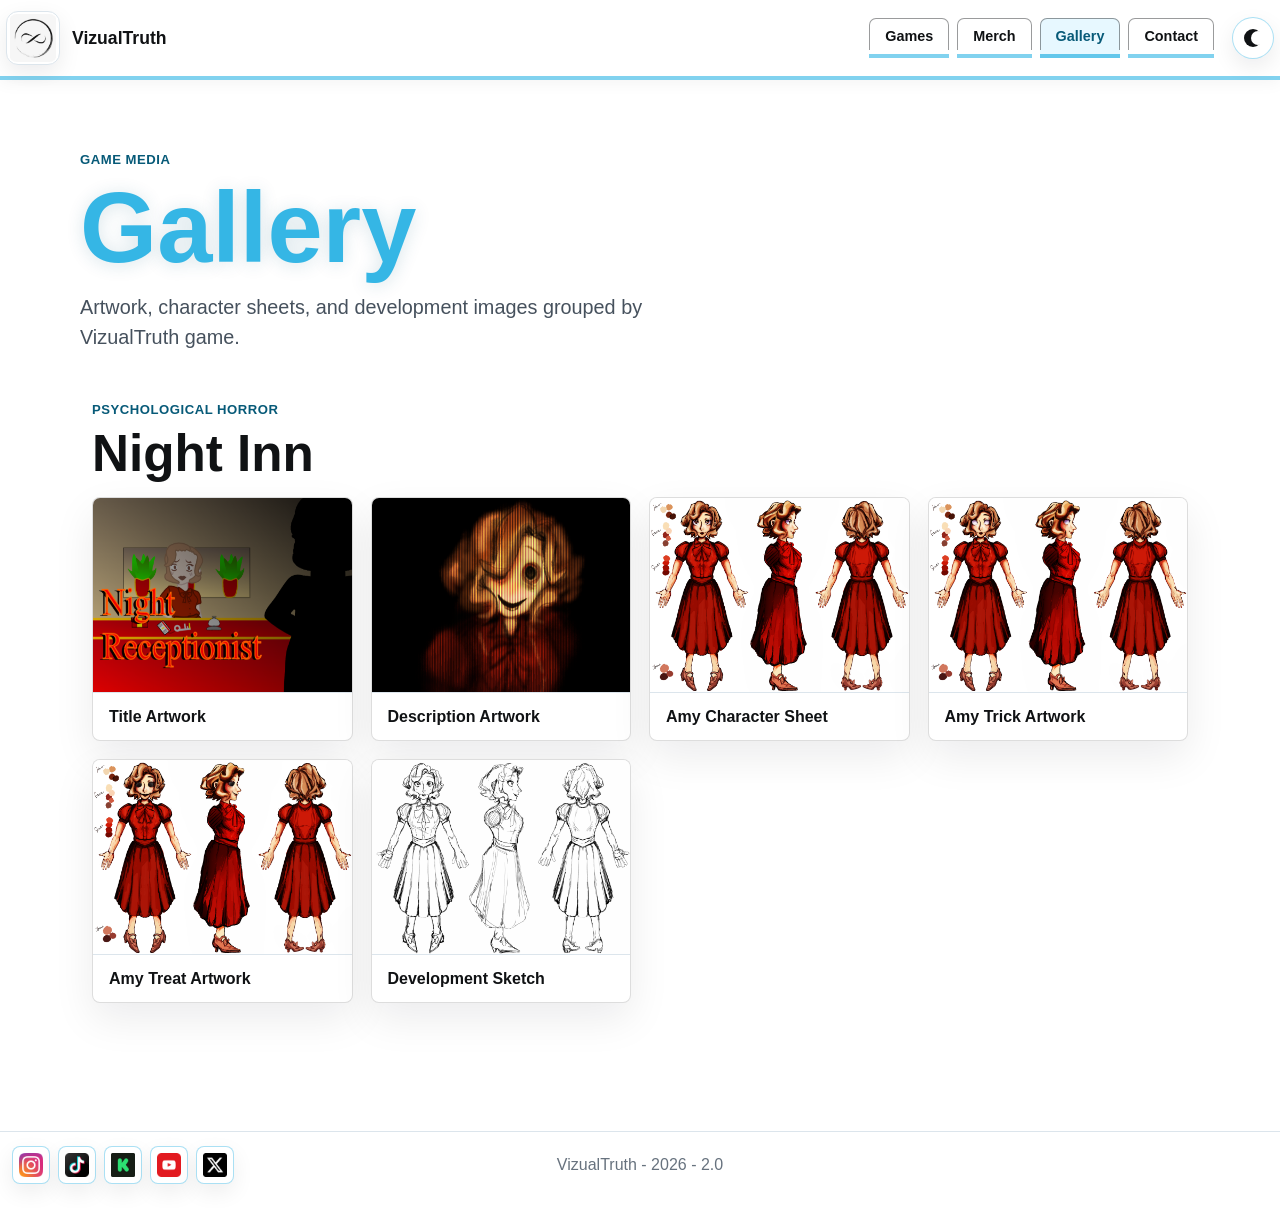
==== commit f5323b91: "Update 1.9 Update 1.9" ====
--- a/gallery.html
+++ b/gallery.html
@@ -34,7 +34,7 @@
       </a>
       <nav class="nav nav-pills top-tabs" aria-label="Main navigation">
         <a class="nav-link" href="index.html#games">Games</a>
-        <a class="nav-link" href="index.html#merch">Merch</a>
+        <a class="nav-link" href="merch.html">Merch</a>
         <a class="nav-link active" href="gallery.html">Gallery</a>
         <a class="nav-link" href="index.html#contact">Contact</a>
       </nav>
@@ -59,39 +59,99 @@
 
       <div class="gallery-grid">
         <figure class="gallery-item">
-          <a href="Assets/Games/Night-Inn/night-inn-title.png">
+          <a href="#gallery-night-inn-title">
             <img src="Assets/Games/Night-Inn/night-inn-title.png" alt="Night Inn title artwork">
           </a>
           <figcaption>Title Artwork</figcaption>
         </figure>
         <figure class="gallery-item">
-          <a href="Assets/Games/Night-Inn/night-inn-description.png">
+          <a href="#gallery-night-inn-description">
             <img src="Assets/Games/Night-Inn/night-inn-description.png" alt="Night Inn description artwork">
           </a>
           <figcaption>Description Artwork</figcaption>
         </figure>
         <figure class="gallery-item">
-          <a href="Assets/Games/Night-Inn/night-inn-amy.png">
+          <a href="#gallery-night-inn-amy">
             <img src="Assets/Games/Night-Inn/night-inn-amy.png" alt="Amy character artwork">
           </a>
           <figcaption>Amy Character Sheet</figcaption>
         </figure>
         <figure class="gallery-item">
-          <a href="Assets/Games/Night-Inn/night-inn-amy-trick.png">
+          <a href="#gallery-night-inn-amy-trick">
             <img src="Assets/Games/Night-Inn/night-inn-amy-trick.png" alt="Amy trick artwork">
           </a>
           <figcaption>Amy Trick Artwork</figcaption>
         </figure>
         <figure class="gallery-item">
-          <a href="Assets/Games/Night-Inn/night-inn-amy-treat.png">
+          <a href="#gallery-night-inn-amy-treat">
             <img src="Assets/Games/Night-Inn/night-inn-amy-treat.png" alt="Amy treat artwork">
           </a>
           <figcaption>Amy Treat Artwork</figcaption>
         </figure>
         <figure class="gallery-item">
-          <a href="Assets/Games/Night-Inn/night-inn-sketch.png">
+          <a href="#gallery-night-inn-sketch">
             <img src="Assets/Games/Night-Inn/night-inn-sketch.png" alt="Night Inn sketch artwork">
           </a>
+          <figcaption>Development Sketch</figcaption>
+        </figure>
+      </div>
+    </section>
+
+    <section class="gallery-viewer" id="gallery-night-inn-title" aria-label="Title Artwork">
+      <div class="gallery-viewer-shell">
+        <a class="secondary-action gallery-back-button" href="#night-inn-gallery">Back to Gallery</a>
+        <figure class="gallery-viewer-frame">
+          <img src="Assets/Games/Night-Inn/night-inn-title.png" alt="Night Inn title artwork">
+          <figcaption>Title Artwork</figcaption>
+        </figure>
+      </div>
+    </section>
+
+    <section class="gallery-viewer" id="gallery-night-inn-description" aria-label="Description Artwork">
+      <div class="gallery-viewer-shell">
+        <a class="secondary-action gallery-back-button" href="#night-inn-gallery">Back to Gallery</a>
+        <figure class="gallery-viewer-frame">
+          <img src="Assets/Games/Night-Inn/night-inn-description.png" alt="Night Inn description artwork">
+          <figcaption>Description Artwork</figcaption>
+        </figure>
+      </div>
+    </section>
+
+    <section class="gallery-viewer" id="gallery-night-inn-amy" aria-label="Amy Character Sheet">
+      <div class="gallery-viewer-shell">
+        <a class="secondary-action gallery-back-button" href="#night-inn-gallery">Back to Gallery</a>
+        <figure class="gallery-viewer-frame">
+          <img src="Assets/Games/Night-Inn/night-inn-amy.png" alt="Amy character artwork">
+          <figcaption>Amy Character Sheet</figcaption>
+        </figure>
+      </div>
+    </section>
+
+    <section class="gallery-viewer" id="gallery-night-inn-amy-trick" aria-label="Amy Trick Artwork">
+      <div class="gallery-viewer-shell">
+        <a class="secondary-action gallery-back-button" href="#night-inn-gallery">Back to Gallery</a>
+        <figure class="gallery-viewer-frame">
+          <img src="Assets/Games/Night-Inn/night-inn-amy-trick.png" alt="Amy trick artwork">
+          <figcaption>Amy Trick Artwork</figcaption>
+        </figure>
+      </div>
+    </section>
+
+    <section class="gallery-viewer" id="gallery-night-inn-amy-treat" aria-label="Amy Treat Artwork">
+      <div class="gallery-viewer-shell">
+        <a class="secondary-action gallery-back-button" href="#night-inn-gallery">Back to Gallery</a>
+        <figure class="gallery-viewer-frame">
+          <img src="Assets/Games/Night-Inn/night-inn-amy-treat.png" alt="Amy treat artwork">
+          <figcaption>Amy Treat Artwork</figcaption>
+        </figure>
+      </div>
+    </section>
+
+    <section class="gallery-viewer" id="gallery-night-inn-sketch" aria-label="Development Sketch">
+      <div class="gallery-viewer-shell">
+        <a class="secondary-action gallery-back-button" href="#night-inn-gallery">Back to Gallery</a>
+        <figure class="gallery-viewer-frame">
+          <img src="Assets/Games/Night-Inn/night-inn-sketch.png" alt="Night Inn sketch artwork">
           <figcaption>Development Sketch</figcaption>
         </figure>
       </div>
@@ -99,7 +159,26 @@
   </main>
 
   <footer class="site-footer">
-    <p>VizualTruth - 2026 - 1.7</p>
+    <div class="footer-shell">
+      <nav class="footer-socials" aria-label="VizualTruth social links">
+        <a href="https://www.instagram.com/vizualtruthofficial/" target="_blank" rel="noopener" aria-label="VizualTruth on Instagram">
+          <img src="Assets/Social/instagram.png" alt="" aria-hidden="true">
+        </a>
+        <a href="https://www.tiktok.com/@vizualtruthofficial" target="_blank" rel="noopener" aria-label="VizualTruth on TikTok">
+          <img src="Assets/Social/tiktok.png" alt="" aria-hidden="true">
+        </a>
+        <a href="https://www.kickstarter.com/profile/vizualtruth" target="_blank" rel="noopener" aria-label="VizualTruth on Kickstarter">
+          <img src="Assets/Social/kickstarter.png" alt="" aria-hidden="true">
+        </a>
+        <a href="https://www.youtube.com/@VizualTruth" target="_blank" rel="noopener" aria-label="VizualTruth on YouTube">
+          <img src="Assets/Social/youtube.png" alt="" aria-hidden="true">
+        </a>
+        <a href="https://x.com/VizualTruth" target="_blank" rel="noopener" aria-label="VizualTruth on X">
+          <img src="Assets/Social/twitter.png" alt="" aria-hidden="true">
+        </a>
+      </nav>
+      <p>VizualTruth - 2026 - 2.0</p>
+    </div>
   </footer>
   <script src="theme.js"></script>
 </body>
--- a/styles.css
+++ b/styles.css
@@ -2475,3 +2475,452 @@
     grid-template-columns: 1fr;
   }
 }
+
+body.landing-home {
+  background:
+    radial-gradient(circle at 18% 18%, rgba(53, 182, 229, 0.18), transparent 34%),
+    radial-gradient(circle at 82% 54%, rgba(29, 158, 147, 0.12), transparent 32%),
+    linear-gradient(180deg, #f7fdff 0%, #ffffff 42%, #f2fbff 100%);
+}
+
+.landing-home .site-header {
+  border-bottom-color: rgba(53, 182, 229, 0.72);
+  background: rgba(255, 255, 255, 0.92);
+  box-shadow:
+    0 2px 18px rgba(16, 18, 20, 0.06),
+    0 0 24px rgba(53, 182, 229, 0.18);
+}
+
+.landing-feature {
+  min-height: clamp(390px, 34vw, 480px);
+  border-bottom: 4px solid rgba(53, 182, 229, 0.76);
+  background:
+    radial-gradient(circle at 50% 40%, rgba(53, 182, 229, 0.18), transparent 35%),
+    linear-gradient(90deg, rgba(231, 248, 255, 0.72), rgba(255, 255, 255, 0.94) 31%, rgba(255, 255, 255, 0.94) 69%, rgba(231, 248, 255, 0.72)),
+    var(--paper);
+}
+
+.selected-game-panel,
+.feature-about-panel {
+  background: linear-gradient(180deg, rgba(255, 255, 255, 0.78), rgba(231, 248, 255, 0.38));
+}
+
+.feature-media-panel {
+  place-items: end center;
+  padding: clamp(14px, 2vw, 26px) clamp(14px, 2vw, 24px) 0;
+  background:
+    radial-gradient(circle at 50% 38%, rgba(53, 182, 229, 0.24), transparent 56%),
+    linear-gradient(180deg, rgba(231, 248, 255, 0.9), rgba(255, 255, 255, 0.28) 70%),
+    #fff;
+}
+
+.landing-carousel {
+  width: min(100%, 660px);
+  height: clamp(350px, 27vw, 430px);
+  aspect-ratio: auto;
+  border-color: rgba(53, 182, 229, 0.42);
+  border-radius: 10px 10px 0 0;
+  box-shadow:
+    0 20px 46px rgba(16, 18, 20, 0.14),
+    0 0 46px rgba(53, 182, 229, 0.28);
+}
+
+.landing-home .landing-carousel .detail-slide {
+  height: 100%;
+  aspect-ratio: auto;
+}
+
+.landing-home .landing-carousel .detail-slide img {
+  object-fit: contain;
+}
+
+.studio-band {
+  margin-top: 0;
+  border-top: 0;
+}
+
+.catalog-section {
+  position: relative;
+  width: calc(100% - 52px);
+  max-width: none;
+  display: grid;
+  grid-template-columns: minmax(0, 1fr) minmax(180px, 230px);
+  grid-template-areas:
+    "catalog socials"
+    "games socials";
+  column-gap: clamp(24px, 4vw, 64px);
+  align-items: start;
+}
+
+.catalog-title-box {
+  grid-area: catalog;
+  width: min(560px, 100%);
+  min-height: 132px;
+}
+
+.catalog-title-box .eyebrow {
+  display: none;
+}
+
+.catalog-title-box h2 {
+  font-size: clamp(1.05rem, 1.5vw, 1.35rem);
+}
+
+.landing-home .game-title-grid {
+  grid-area: games;
+}
+
+.catalog-social-tabs {
+  grid-area: socials;
+  display: grid;
+  gap: 12px;
+  width: 100%;
+  align-self: start;
+}
+
+.catalog-social-tab {
+  min-height: 70px;
+  display: flex;
+  align-items: center;
+  gap: 12px;
+  padding: 14px 16px;
+  border: 1px solid rgba(16, 18, 20, 0.14);
+  border-radius: 8px;
+  background:
+    linear-gradient(135deg, rgba(231, 248, 255, 0.62), rgba(255, 255, 255, 0.96)),
+    #fff;
+  box-shadow: var(--shadow);
+  color: var(--ink);
+  font-weight: 850;
+  transition: transform 160ms ease, border-color 160ms ease, box-shadow 160ms ease;
+}
+
+.catalog-social-tab:hover,
+.catalog-social-tab:focus-visible {
+  transform: translateY(-3px);
+  border-color: rgba(53, 182, 229, 0.78);
+  box-shadow:
+    0 18px 46px rgba(16, 18, 20, 0.12),
+    0 0 34px rgba(53, 182, 229, 0.32);
+  color: #075a78;
+}
+
+.catalog-social-tab img {
+  width: 30px;
+  height: 30px;
+  object-fit: contain;
+  flex: 0 0 auto;
+}
+
+.gallery-item a {
+  background: #fff;
+}
+
+.gallery-item img {
+  padding: 0;
+  object-fit: fill;
+}
+
+.merch-page {
+  width: min(980px, calc(100% - 32px));
+  margin: 0 auto;
+  padding: clamp(42px, 7vw, 86px) 0 clamp(86px, 12vw, 150px);
+}
+
+.merch-page h1 {
+  color: var(--baby-blue);
+  text-shadow: 0 2px 18px rgba(7, 90, 120, 0.16);
+}
+
+.merch-empty-state {
+  min-height: 220px;
+  margin-top: 24px;
+  border-style: solid;
+  background:
+    linear-gradient(135deg, rgba(231, 248, 255, 0.76), rgba(255, 255, 255, 0.96)),
+    #fff;
+  box-shadow: var(--shadow);
+}
+
+.site-footer {
+  padding: 14px 12px 24px;
+}
+
+.footer-shell {
+  width: 100%;
+  display: grid;
+  grid-template-columns: minmax(0, 1fr) auto minmax(0, 1fr);
+  align-items: center;
+  gap: 18px;
+}
+
+.footer-socials {
+  display: flex;
+  justify-self: start;
+  flex-wrap: wrap;
+  gap: 8px;
+}
+
+.footer-socials a {
+  width: 38px;
+  height: 38px;
+  display: inline-flex;
+  align-items: center;
+  justify-content: center;
+  border: 1px solid rgba(53, 182, 229, 0.42);
+  border-radius: 8px;
+  background: #fff;
+  box-shadow: 0 8px 22px rgba(16, 18, 20, 0.07);
+  transition: transform 160ms ease, border-color 160ms ease, box-shadow 160ms ease;
+}
+
+.footer-socials a:hover,
+.footer-socials a:focus-visible {
+  transform: translateY(-2px);
+  border-color: rgba(53, 182, 229, 0.78);
+  box-shadow:
+    0 14px 30px rgba(16, 18, 20, 0.12),
+    0 0 26px rgba(53, 182, 229, 0.24);
+}
+
+.footer-socials img {
+  width: 24px;
+  height: 24px;
+  object-fit: contain;
+}
+
+.footer-shell p {
+  grid-column: 2;
+  justify-self: center;
+}
+
+html.dark-mode body.landing-home {
+  background: #0b0d10;
+}
+
+html.dark-mode body.landing-home .selected-game-panel,
+html.dark-mode body.landing-home .feature-about-panel {
+  background: linear-gradient(180deg, rgba(8, 45, 61, 0.38), rgba(11, 13, 16, 0.18));
+}
+
+html.dark-mode body.landing-home .landing-feature {
+  border-bottom-color: rgba(53, 182, 229, 0.72);
+}
+
+html.dark-mode .catalog-social-tab {
+  border-color: rgba(53, 182, 229, 0.24);
+  background:
+    linear-gradient(135deg, rgba(8, 45, 61, 0.82), rgba(18, 22, 26, 0.96)),
+    #12161a;
+  color: #f5f8fa;
+}
+
+html.dark-mode .catalog-social-tab:hover,
+html.dark-mode .catalog-social-tab:focus-visible {
+  color: var(--baby-blue);
+}
+
+html.dark-mode .merch-empty-state {
+  border-color: rgba(53, 182, 229, 0.24);
+  background:
+    linear-gradient(135deg, rgba(8, 45, 61, 0.82), rgba(18, 22, 26, 0.96)),
+    #12161a;
+}
+
+html.dark-mode .footer-socials a {
+  border-color: rgba(53, 182, 229, 0.32);
+  background: #fff;
+}
+
+@media (max-width: 1080px) {
+  .catalog-section {
+    grid-template-columns: 1fr;
+    grid-template-areas:
+      "catalog"
+      "games"
+      "socials";
+  }
+
+  .catalog-social-tabs {
+    grid-template-columns: repeat(auto-fit, minmax(150px, 1fr));
+    margin-top: 34px;
+  }
+}
+
+@media (max-width: 720px) {
+  .landing-feature {
+    min-height: auto;
+  }
+
+  .landing-carousel {
+    width: min(100%, 560px);
+    height: auto;
+    aspect-ratio: 4 / 3;
+  }
+
+  .catalog-section {
+    width: calc(100% - 24px);
+  }
+
+  .catalog-title-box {
+    width: 100%;
+  }
+
+  .footer-shell {
+    grid-template-columns: 1fr;
+  }
+
+  .footer-shell p {
+    grid-column: 1;
+    justify-self: start;
+    text-align: left;
+  }
+}
+
+.landing-home .landing-carousel .detail-slide img {
+  object-fit: cover;
+}
+
+.catalog-section {
+  margin: 0 auto clamp(78px, 10vw, 132px);
+  padding-top: 0;
+}
+
+.catalog-title-box {
+  width: 100%;
+  min-height: 68px;
+  margin: 0;
+  padding: 0 24px;
+  border-top: 0;
+  border-radius: 0 0 8px 8px;
+}
+
+.catalog-title-box h2 {
+  font-size: clamp(1.15rem, 1.55vw, 1.45rem);
+  line-height: 1;
+  text-transform: none;
+}
+
+.landing-home .game-title-grid {
+  grid-template-columns: minmax(260px, 340px);
+  justify-content: start;
+  margin-top: 34px;
+}
+
+.landing-home .game-select-card {
+  max-width: 340px;
+}
+
+.merch-body {
+  min-height: 100vh;
+  display: flex;
+  flex-direction: column;
+}
+
+.merch-body main {
+  flex: 1;
+  display: flex;
+}
+
+.merch-body .merch-page {
+  flex: 1;
+}
+
+.merch-body .site-footer {
+  margin-top: auto;
+}
+
+body.has-gallery-viewer {
+  overflow: hidden;
+}
+
+.gallery-viewer[hidden] {
+  display: none;
+}
+
+.gallery-viewer {
+  position: fixed;
+  inset: 0;
+  z-index: 30;
+  display: grid;
+  place-items: center;
+  padding: clamp(14px, 3vw, 34px);
+  background: rgba(7, 14, 18, 0.84);
+  backdrop-filter: blur(10px);
+}
+
+.gallery-viewer-shell {
+  width: min(1160px, 100%);
+  max-height: min(880px, calc(100vh - 28px));
+  display: grid;
+  gap: 12px;
+}
+
+.gallery-back-button {
+  width: fit-content;
+  justify-self: start;
+  box-shadow: 0 10px 26px rgba(16, 18, 20, 0.18);
+}
+
+.gallery-viewer-frame {
+  min-height: 0;
+  margin: 0;
+  overflow: hidden;
+  border: 1px solid rgba(53, 182, 229, 0.54);
+  border-radius: 8px;
+  background: #fff;
+  box-shadow:
+    0 24px 62px rgba(0, 0, 0, 0.34),
+    0 0 46px rgba(53, 182, 229, 0.24);
+}
+
+.gallery-viewer-frame img {
+  width: 100%;
+  height: min(74vh, 720px);
+  object-fit: contain;
+  background: #fff;
+}
+
+.gallery-viewer-frame figcaption {
+  min-height: 48px;
+  display: flex;
+  align-items: center;
+  padding: 0 18px;
+  border-top: 1px solid var(--line);
+  color: var(--ink);
+  font-weight: 850;
+}
+
+html.dark-mode .gallery-viewer-frame figcaption {
+  border-color: rgba(53, 182, 229, 0.22);
+  background: #12161a;
+  color: #f5f8fa;
+}
+
+.gallery-viewer {
+  display: none;
+}
+
+.gallery-viewer:target {
+  display: grid;
+}
+
+@media (max-width: 1080px) {
+  .catalog-title-box {
+    width: 100%;
+  }
+
+  .landing-home .game-title-grid {
+    justify-content: start;
+  }
+}
+
+@media (max-width: 720px) {
+  .catalog-title-box {
+    min-height: 62px;
+  }
+
+  .landing-home .game-title-grid {
+    grid-template-columns: minmax(0, 1fr);
+  }
+}
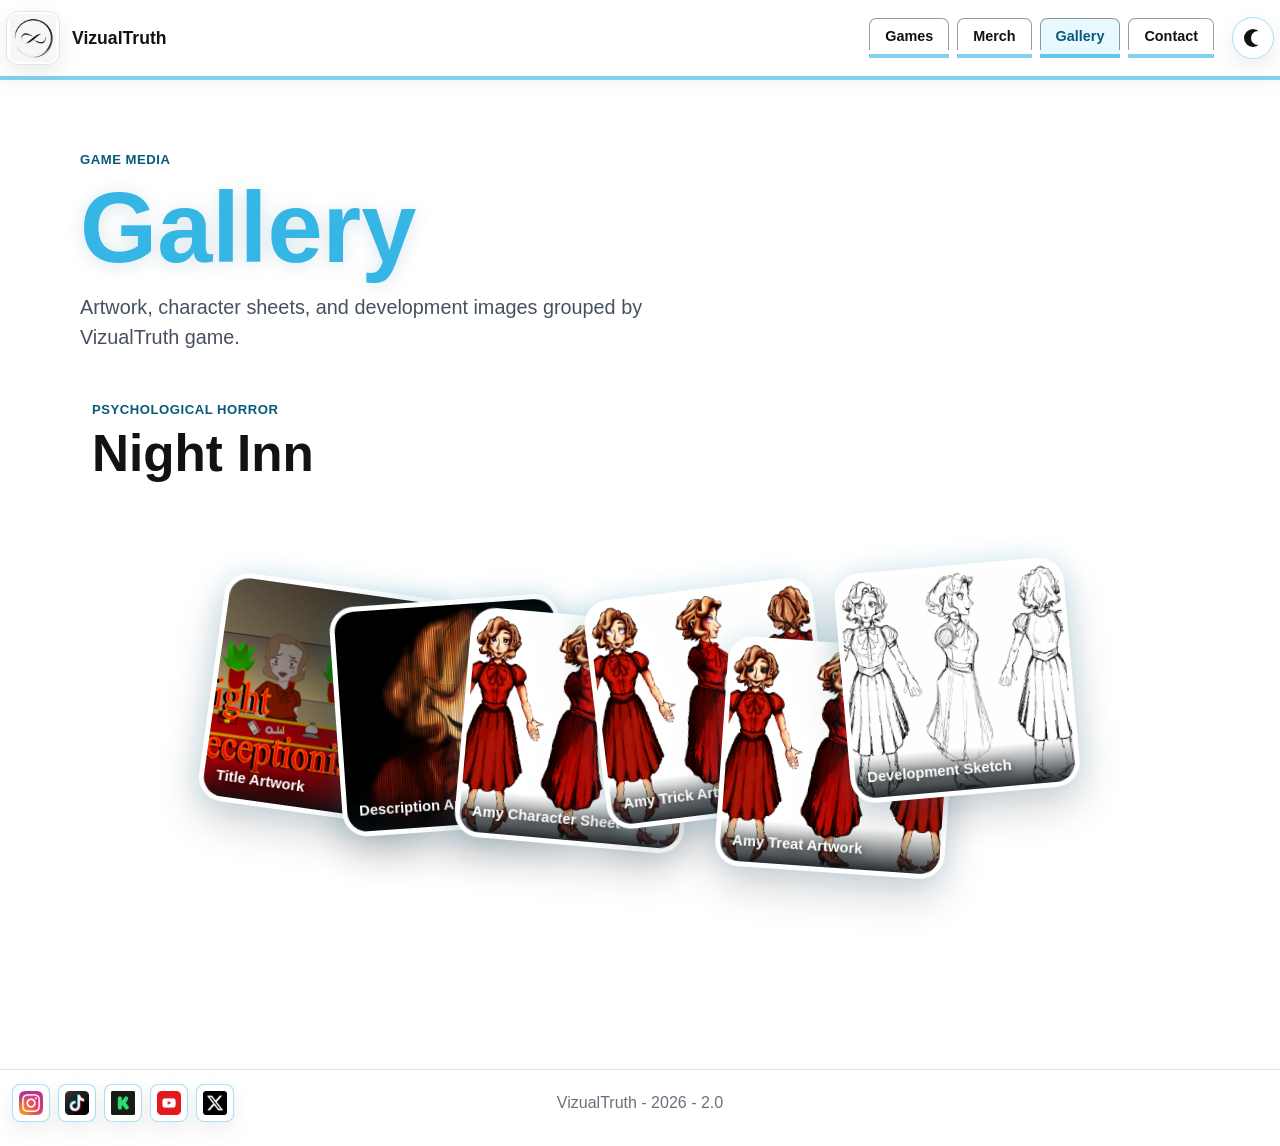
==== commit 51cc1ab2: "Update 2.1 Update 2.1" ====
--- a/gallery.html
+++ b/gallery.html
@@ -57,43 +57,31 @@
         <h2 id="night-inn-gallery">Night Inn</h2>
       </div>
 
-      <div class="gallery-grid">
-        <figure class="gallery-item">
-          <a href="#gallery-night-inn-title">
-            <img src="Assets/Games/Night-Inn/night-inn-title.png" alt="Night Inn title artwork">
-          </a>
-          <figcaption>Title Artwork</figcaption>
-        </figure>
-        <figure class="gallery-item">
-          <a href="#gallery-night-inn-description">
-            <img src="Assets/Games/Night-Inn/night-inn-description.png" alt="Night Inn description artwork">
-          </a>
-          <figcaption>Description Artwork</figcaption>
-        </figure>
-        <figure class="gallery-item">
-          <a href="#gallery-night-inn-amy">
-            <img src="Assets/Games/Night-Inn/night-inn-amy.png" alt="Amy character artwork">
-          </a>
-          <figcaption>Amy Character Sheet</figcaption>
-        </figure>
-        <figure class="gallery-item">
-          <a href="#gallery-night-inn-amy-trick">
-            <img src="Assets/Games/Night-Inn/night-inn-amy-trick.png" alt="Amy trick artwork">
-          </a>
-          <figcaption>Amy Trick Artwork</figcaption>
-        </figure>
-        <figure class="gallery-item">
-          <a href="#gallery-night-inn-amy-treat">
-            <img src="Assets/Games/Night-Inn/night-inn-amy-treat.png" alt="Amy treat artwork">
-          </a>
-          <figcaption>Amy Treat Artwork</figcaption>
-        </figure>
-        <figure class="gallery-item">
-          <a href="#gallery-night-inn-sketch">
-            <img src="Assets/Games/Night-Inn/night-inn-sketch.png" alt="Night Inn sketch artwork">
-          </a>
-          <figcaption>Development Sketch</figcaption>
-        </figure>
+      <div class="bounce-gallery" data-bounce-cards aria-label="Night Inn image gallery">
+        <a class="bounce-card bounce-card-0" href="#gallery-night-inn-title" aria-label="Open Title Artwork">
+          <img class="bounce-card-image" src="Assets/Games/Night-Inn/night-inn-title.png" alt="Night Inn title artwork">
+          <span class="bounce-card-label">Title Artwork</span>
+        </a>
+        <a class="bounce-card bounce-card-1" href="#gallery-night-inn-description" aria-label="Open Description Artwork">
+          <img class="bounce-card-image" src="Assets/Games/Night-Inn/night-inn-description.png" alt="Night Inn description artwork">
+          <span class="bounce-card-label">Description Artwork</span>
+        </a>
+        <a class="bounce-card bounce-card-2" href="#gallery-night-inn-amy" aria-label="Open Amy Character Sheet">
+          <img class="bounce-card-image" src="Assets/Games/Night-Inn/night-inn-amy.png" alt="Amy character artwork">
+          <span class="bounce-card-label">Amy Character Sheet</span>
+        </a>
+        <a class="bounce-card bounce-card-3" href="#gallery-night-inn-amy-trick" aria-label="Open Amy Trick Artwork">
+          <img class="bounce-card-image" src="Assets/Games/Night-Inn/night-inn-amy-trick.png" alt="Amy trick artwork">
+          <span class="bounce-card-label">Amy Trick Artwork</span>
+        </a>
+        <a class="bounce-card bounce-card-4" href="#gallery-night-inn-amy-treat" aria-label="Open Amy Treat Artwork">
+          <img class="bounce-card-image" src="Assets/Games/Night-Inn/night-inn-amy-treat.png" alt="Amy treat artwork">
+          <span class="bounce-card-label">Amy Treat Artwork</span>
+        </a>
+        <a class="bounce-card bounce-card-5" href="#gallery-night-inn-sketch" aria-label="Open Development Sketch">
+          <img class="bounce-card-image" src="Assets/Games/Night-Inn/night-inn-sketch.png" alt="Night Inn sketch artwork">
+          <span class="bounce-card-label">Development Sketch</span>
+        </a>
       </div>
     </section>
 
@@ -181,5 +169,7 @@
     </div>
   </footer>
   <script src="theme.js"></script>
+  <script src="https://cdn.jsdelivr.net/npm/gsap@3/dist/gsap.min.js"></script>
+  <script src="gallery.js"></script>
 </body>
 </html>
--- a/styles.css
+++ b/styles.css
@@ -2355,54 +2355,98 @@
   font-size: clamp(2rem, 4vw, 3.5rem);
 }
 
-.gallery-grid {
-  display: grid;
-  grid-template-columns: repeat(auto-fit, minmax(260px, 1fr));
-  gap: 18px;
-}
-
-.gallery-item {
-  margin: 0;
+.bounce-gallery {
+  --card-size: clamp(154px, 20vw, 230px);
+  position: relative;
+  width: min(100%, 980px);
+  height: clamp(300px, 34vw, 430px);
+  display: flex;
+  align-items: center;
+  justify-content: center;
+  margin: clamp(12px, 3vw, 32px) auto 0;
+  isolation: isolate;
+}
+
+.bounce-card {
+  position: absolute;
+  z-index: var(--card-index);
+  width: var(--card-size);
+  aspect-ratio: 1;
+  display: block;
   overflow: hidden;
-  border: 1px solid rgba(16, 18, 20, 0.14);
-  border-radius: 8px;
+  border: 5px solid #fff;
+  border-radius: 25px;
   background: #fff;
-  box-shadow: var(--shadow);
-  transition: border-color 160ms ease, box-shadow 160ms ease, transform 160ms ease;
-}
-
-.gallery-item:hover,
-.gallery-item:focus-within {
-  transform: translateY(-4px);
-  border-color: rgba(53, 182, 229, 0.74);
   box-shadow:
-    0 18px 46px rgba(16, 18, 20, 0.12),
-    0 0 34px rgba(53, 182, 229, 0.28);
-}
-
-.gallery-item a {
-  display: block;
-  aspect-ratio: 4 / 3;
-  background:
-    linear-gradient(135deg, rgba(231, 248, 255, 0.72), rgba(255, 255, 255, 0.9)),
-    #fff;
-}
-
-.gallery-item img {
+    0 18px 42px rgba(16, 18, 20, 0.18),
+    0 0 28px rgba(53, 182, 229, 0.18);
+  color: #fff;
+  transform: var(--card-transform);
+  transform-origin: center;
+  transition: border-color 160ms ease, box-shadow 160ms ease;
+  will-change: transform;
+}
+
+.bounce-card:hover,
+.bounce-card:focus-visible {
+  border-color: rgba(53, 182, 229, 0.82);
+  box-shadow:
+    0 26px 58px rgba(16, 18, 20, 0.2),
+    0 0 42px rgba(53, 182, 229, 0.42);
+  color: #fff;
+}
+
+.bounce-card-image {
   width: 100%;
   height: 100%;
-  padding: 8px;
-  object-fit: contain;
-}
-
-.gallery-item figcaption {
-  min-height: 48px;
+  object-fit: cover;
+  background: #fff;
+}
+
+.bounce-card-label {
+  position: absolute;
+  left: 0;
+  right: 0;
+  bottom: 0;
+  min-height: 42px;
   display: flex;
   align-items: center;
-  padding: 0 16px;
-  border-top: 1px solid var(--line);
-  color: var(--ink);
+  padding: 8px 12px;
+  background: linear-gradient(180deg, rgba(7, 14, 18, 0), rgba(7, 14, 18, 0.88));
+  font-size: clamp(0.78rem, 1.4vw, 0.92rem);
   font-weight: 850;
+  line-height: 1.1;
+  text-shadow: 0 2px 10px rgba(0, 0, 0, 0.82);
+}
+
+.bounce-card-0 {
+  --card-index: 10;
+  --card-transform: rotate(8deg) translate(-315px, 18px);
+}
+
+.bounce-card-1 {
+  --card-index: 11;
+  --card-transform: rotate(-4deg) translate(-188px, -24px);
+}
+
+.bounce-card-2 {
+  --card-index: 12;
+  --card-transform: rotate(5deg) translate(-62px, 10px);
+}
+
+.bounce-card-3 {
+  --card-index: 13;
+  --card-transform: rotate(-7deg) translate(72px, -14px);
+}
+
+.bounce-card-4 {
+  --card-index: 14;
+  --card-transform: rotate(4deg) translate(198px, 18px);
+}
+
+.bounce-card-5 {
+  --card-index: 15;
+  --card-transform: rotate(-5deg) translate(320px, -18px);
 }
 
 html.dark-mode body.landing-home .site-header,
@@ -2432,8 +2476,8 @@
 html.dark-mode body.landing-home .landing-carousel,
 html.dark-mode body.landing-home .landing-carousel .detail-slide,
 html.dark-mode body.landing-home .landing-carousel .detail-slide img,
-html.dark-mode .gallery-item,
-html.dark-mode .gallery-item a {
+html.dark-mode .bounce-card,
+html.dark-mode .bounce-card-image {
   background: #fff;
 }
 
@@ -2451,14 +2495,42 @@
   border-color: rgba(53, 182, 229, 0.56);
 }
 
-html.dark-mode .gallery-item {
-  border-color: rgba(53, 182, 229, 0.24);
-}
-
-html.dark-mode .gallery-item figcaption {
-  border-color: rgba(53, 182, 229, 0.22);
-  background: #12161a;
-  color: #f5f8fa;
+html.dark-mode .bounce-card {
+  border-color: rgba(245, 248, 250, 0.92);
+  box-shadow:
+    0 20px 48px rgba(0, 0, 0, 0.38),
+    0 0 34px rgba(53, 182, 229, 0.28);
+}
+
+@media (max-width: 900px) {
+  .bounce-gallery {
+    --card-size: clamp(140px, 20vw, 178px);
+    height: 360px;
+  }
+
+  .bounce-card-0 {
+    --card-transform: rotate(8deg) translate(-245px, 16px);
+  }
+
+  .bounce-card-1 {
+    --card-transform: rotate(-4deg) translate(-148px, -22px);
+  }
+
+  .bounce-card-2 {
+    --card-transform: rotate(5deg) translate(-48px, 10px);
+  }
+
+  .bounce-card-3 {
+    --card-transform: rotate(-7deg) translate(54px, -14px);
+  }
+
+  .bounce-card-4 {
+    --card-transform: rotate(4deg) translate(154px, 16px);
+  }
+
+  .bounce-card-5 {
+    --card-transform: rotate(-5deg) translate(252px, -16px);
+  }
 }
 
 @media (max-width: 720px) {
@@ -2471,8 +2543,46 @@
     flex: 1 1 calc(50% - 10px);
   }
 
-  .gallery-grid {
-    grid-template-columns: 1fr;
+  .bounce-gallery {
+    --card-size: clamp(108px, 35vw, 154px);
+    height: 330px;
+    margin-top: 22px;
+    overflow: hidden;
+  }
+
+  .bounce-card {
+    border-width: 4px;
+    border-radius: 18px;
+  }
+
+  .bounce-card-label {
+    min-height: 36px;
+    padding: 7px 9px;
+    font-size: 0.72rem;
+  }
+
+  .bounce-card-0 {
+    --card-transform: rotate(8deg) translate(-74px, -82px);
+  }
+
+  .bounce-card-1 {
+    --card-transform: rotate(-5deg) translate(14px, -78px);
+  }
+
+  .bounce-card-2 {
+    --card-transform: rotate(5deg) translate(-78px, 44px);
+  }
+
+  .bounce-card-3 {
+    --card-transform: rotate(-7deg) translate(0px, 48px);
+  }
+
+  .bounce-card-4 {
+    --card-transform: rotate(4deg) translate(78px, 40px);
+  }
+
+  .bounce-card-5 {
+    --card-transform: rotate(-6deg) translate(78px, -78px);
   }
 }
 
@@ -2612,15 +2722,6 @@
   flex: 0 0 auto;
 }
 
-.gallery-item a {
-  background: #fff;
-}
-
-.gallery-item img {
-  padding: 0;
-  object-fit: fill;
-}
-
 .merch-page {
   width: min(980px, calc(100% - 32px));
   margin: 0 auto;
@@ -2924,3 +3025,505 @@
     grid-template-columns: minmax(0, 1fr);
   }
 }
+
+.landing-home .feature-media-panel {
+  padding: 0;
+  place-items: stretch;
+}
+
+.landing-home .landing-carousel {
+  width: 100%;
+  height: 100%;
+  min-height: 100%;
+  border: 0;
+  border-radius: 0;
+  box-shadow:
+    inset 0 0 0 1px rgba(53, 182, 229, 0.3),
+    0 0 42px rgba(53, 182, 229, 0.22);
+}
+
+.landing-home .landing-carousel .detail-track,
+.landing-home .landing-carousel .detail-slide {
+  height: 100%;
+}
+
+.landing-home .landing-carousel .detail-slide img {
+  object-fit: cover;
+}
+
+.catalog-section {
+  grid-template-columns: minmax(0, 1fr) minmax(190px, 230px);
+  grid-template-areas:
+    "catalog catalog"
+    "games socials";
+  row-gap: 34px;
+}
+
+.catalog-title-box {
+  grid-area: catalog;
+  width: 100%;
+  max-width: none;
+}
+
+.catalog-social-tabs {
+  margin-top: 12px;
+}
+
+body.landing-home main {
+  padding-bottom: clamp(90px, 14vw, 190px);
+}
+
+body.landing-home .catalog-section {
+  margin-bottom: clamp(120px, 16vw, 220px);
+}
+
+body.landing-home .landing-link-grid {
+  margin-bottom: clamp(90px, 12vw, 170px);
+}
+
+@media (max-width: 1080px) {
+  .catalog-section {
+    grid-template-columns: 1fr;
+    grid-template-areas:
+      "catalog"
+      "games"
+      "socials";
+  }
+
+  .catalog-social-tabs {
+    margin-top: 0;
+  }
+}
+
+body.landing-home .feature-media-panel {
+  place-items: center;
+  padding: clamp(18px, 2.8vw, 34px);
+}
+
+body.landing-home .landing-carousel {
+  width: min(100%, 460px);
+  height: auto;
+  min-height: 0;
+  aspect-ratio: 1 / 1;
+  overflow: hidden;
+  border: 1px solid rgba(53, 182, 229, 0.5);
+  border-radius: 28px;
+  box-shadow:
+    0 22px 48px rgba(16, 18, 20, 0.14),
+    0 0 46px rgba(53, 182, 229, 0.3);
+}
+
+body.landing-home .landing-carousel .detail-track,
+body.landing-home .landing-carousel .detail-slide {
+  height: 100%;
+}
+
+body.landing-home .landing-carousel .detail-slide {
+  aspect-ratio: 1 / 1;
+}
+
+body.landing-home .landing-carousel .detail-slide img {
+  object-fit: cover;
+}
+
+body.landing-home .landing-link-grid {
+  margin-top: clamp(120px, 14vw, 220px);
+  margin-bottom: clamp(100px, 12vw, 180px);
+}
+
+body.landing-home .game-select-card {
+  transition: transform 180ms ease;
+}
+
+body.landing-home .game-select-card:hover,
+body.landing-home .game-select-card:focus-visible {
+  transform: translateY(-8px);
+}
+
+body.landing-home .game-select-card:hover .game-thumb,
+body.landing-home .game-select-card:focus-visible .game-thumb {
+  border-color: rgba(53, 182, 229, 0.86);
+  box-shadow:
+    0 20px 48px rgba(16, 18, 20, 0.16),
+    0 0 0 1px rgba(53, 182, 229, 0.3),
+    0 0 42px rgba(53, 182, 229, 0.44);
+}
+
+@media (max-width: 720px) {
+  body.landing-home .landing-carousel {
+    width: min(100%, 420px);
+  }
+
+  body.landing-home .landing-link-grid {
+    margin-top: 90px;
+  }
+}
+
+body.landing-home .landing-feature {
+  min-height: clamp(560px, 42vw, 690px);
+}
+
+body.landing-home .feature-media-panel {
+  padding: clamp(12px, 2vw, 28px);
+}
+
+body.landing-home .landing-carousel {
+  width: 100%;
+  max-width: 820px;
+  aspect-ratio: 16 / 9;
+  border-radius: 30px;
+}
+
+body.landing-home .landing-carousel .detail-slide {
+  aspect-ratio: 16 / 9;
+}
+
+body.landing-home .landing-carousel .detail-slide img {
+  object-fit: contain;
+  background: #fff;
+}
+
+body.landing-home .landing-link-grid {
+  width: min(1880px, calc(100% - 52px));
+  grid-template-columns: repeat(3, minmax(0, 1fr));
+  margin-top: clamp(240px, 24vw, 390px);
+  margin-bottom: clamp(26px, 4vw, 56px);
+}
+
+body.landing-home .landing-link-panel {
+  min-height: clamp(260px, 20vw, 330px);
+}
+
+body.landing-home .landing-link-panel p:not(.eyebrow) {
+  max-width: 46ch;
+}
+
+body.landing-home #contact p:not(.eyebrow) {
+  max-width: 52ch;
+}
+
+body.landing-home main {
+  padding-bottom: clamp(26px, 5vw, 70px);
+}
+
+@media (max-width: 980px) {
+  body.landing-home .landing-feature {
+    min-height: auto;
+  }
+
+  body.landing-home .landing-carousel {
+    width: min(100%, 620px);
+    aspect-ratio: 16 / 9;
+  }
+
+  body.landing-home .landing-link-grid {
+    grid-template-columns: 1fr;
+    margin-top: 140px;
+  }
+}
+
+body.landing-home .feature-media-panel {
+  position: relative;
+  z-index: 2;
+  overflow: visible;
+}
+
+body.landing-home .landing-carousel {
+  width: min(900px, 74vw);
+  max-width: none;
+  aspect-ratio: 1 / 1;
+  overflow: visible;
+  border: 0;
+  background: transparent;
+  box-shadow: none;
+  transform: none;
+  transform-origin: center;
+  z-index: 3;
+}
+
+body.landing-home .landing-carousel .detail-slide {
+  aspect-ratio: 1 / 1;
+  overflow: visible;
+  background: transparent;
+}
+
+body.landing-home .landing-carousel .detail-slide img {
+  border-radius: 30px;
+  box-shadow:
+    0 22px 48px rgba(16, 18, 20, 0.14),
+    0 0 46px rgba(53, 182, 229, 0.3);
+}
+
+@media (max-width: 980px) {
+  body.landing-home .landing-carousel {
+    width: min(640px, 86vw);
+    transform: scale(1.35);
+  }
+}
+
+body.landing-home .feature-media-panel > .landing-carousel {
+  width: min(620px, 58vw) !important;
+  height: min(620px, 58vw) !important;
+  max-width: none !important;
+  min-height: 0 !important;
+  aspect-ratio: 1 / 1 !important;
+  transform: none !important;
+}
+
+body.landing-home .feature-media-panel > .landing-carousel .detail-slide,
+body.landing-home .feature-media-panel > .landing-carousel .detail-track {
+  width: 100% !important;
+  height: 100% !important;
+}
+
+body.landing-home .feature-media-panel > .landing-carousel,
+body.landing-home .feature-media-panel > .landing-carousel .detail-slide {
+  overflow: visible !important;
+  background: transparent !important;
+  border: 0 !important;
+  border-radius: 0 !important;
+  box-shadow: none !important;
+}
+
+body.landing-home .feature-media-panel > .landing-carousel .detail-slide img {
+  background: transparent !important;
+  border: 0 !important;
+  border-radius: 0 !important;
+  box-shadow: none !important;
+  object-fit: contain !important;
+  transform: scale(1.18);
+  transform-origin: center;
+}
+
+body.landing-home .feature-media-panel .landing-photo-carousel,
+body.landing-home .feature-media-panel .landing-photo-carousel .detail-track,
+body.landing-home .feature-media-panel .landing-photo-carousel .detail-slide {
+  border: 0 !important;
+  border-radius: 0 !important;
+  box-shadow: none !important;
+  background: transparent !important;
+  outline: 0 !important;
+}
+
+body.landing-home .feature-media-panel .landing-photo-carousel {
+  width: min(760px, 62vw) !important;
+  height: auto !important;
+  aspect-ratio: 4 / 3 !important;
+  overflow: hidden !important;
+}
+
+body.landing-home .feature-media-panel .landing-photo-carousel .detail-track {
+  overflow-x: auto !important;
+  overflow-y: hidden !important;
+}
+
+body.landing-home .feature-media-panel .landing-photo-carousel .detail-slide {
+  overflow: hidden !important;
+  aspect-ratio: 4 / 3 !important;
+}
+
+body.landing-home .feature-media-panel .landing-photo-carousel .detail-slide img {
+  width: 100% !important;
+  height: 100% !important;
+  border: 0 !important;
+  border-radius: 0 !important;
+  box-shadow: none !important;
+  background: transparent !important;
+  object-fit: contain !important;
+  transform: none !important;
+  transform-origin: center center !important;
+}
+
+body.landing-home .feature-media-panel .landing-photo-carousel .carousel-dots {
+  bottom: 12px !important;
+  z-index: 4;
+}
+
+body.landing-home .feature-media-panel {
+  padding: 0 !important;
+  overflow: hidden !important;
+}
+
+body.landing-home .feature-media-panel .landing-photo-carousel {
+  width: 100% !important;
+  height: 100% !important;
+  aspect-ratio: auto !important;
+  overflow: hidden !important;
+}
+
+body.landing-home .feature-media-panel .landing-photo-carousel .detail-track,
+body.landing-home .feature-media-panel .landing-photo-carousel .detail-slide {
+  width: 100% !important;
+  height: 100% !important;
+  aspect-ratio: auto !important;
+  overflow: hidden !important;
+}
+
+body.landing-home .feature-media-panel .landing-photo-carousel .detail-slide img {
+  width: 100% !important;
+  height: 100% !important;
+  object-fit: contain !important;
+  transform: none !important;
+  transform-origin: center center !important;
+}
+
+body.landing-home .landing-feature {
+  height: clamp(480px, 36vw, 690px) !important;
+  min-height: clamp(480px, 36vw, 690px) !important;
+  grid-template-columns: minmax(240px, 26.5%) minmax(620px, 47%) minmax(240px, 26.5%) !important;
+  overflow: hidden;
+}
+
+body.landing-home .selected-game-panel,
+body.landing-home .feature-about-panel {
+  padding: clamp(20px, 3vw, 46px) !important;
+}
+
+body.landing-home .feature-media-panel {
+  align-self: stretch !important;
+  height: 100% !important;
+  min-height: 0 !important;
+  padding: 0 !important;
+  overflow: hidden !important;
+}
+
+body.landing-home .feature-media-panel .landing-photo-carousel {
+  width: 100% !important;
+  height: 100% !important;
+  min-height: 0 !important;
+  aspect-ratio: auto !important;
+  overflow: hidden !important;
+  border: 0 !important;
+  background: transparent !important;
+  box-shadow: none !important;
+  transform: none !important;
+}
+
+body.landing-home .feature-media-panel .landing-photo-carousel .detail-track,
+body.landing-home .feature-media-panel .landing-photo-carousel .detail-slide {
+  width: 100% !important;
+  height: 100% !important;
+  min-height: 0 !important;
+  aspect-ratio: auto !important;
+  overflow: hidden !important;
+}
+
+body.landing-home .feature-media-panel .landing-photo-carousel .detail-slide {
+  display: flex !important;
+  align-items: stretch !important;
+  justify-content: center !important;
+}
+
+body.landing-home .feature-media-panel .landing-photo-carousel .detail-slide img {
+  width: 100% !important;
+  height: 100% !important;
+  max-width: none !important;
+  object-fit: contain !important;
+  object-position: center center !important;
+  transform: none !important;
+}
+
+body.landing-home .feature-media-panel .landing-photo-carousel .carousel-dots {
+  bottom: 10px !important;
+  z-index: 4 !important;
+}
+
+@media (max-width: 980px) {
+  body.landing-home .landing-feature {
+    height: auto !important;
+    min-height: auto !important;
+    grid-template-columns: 1fr !important;
+    overflow: visible;
+  }
+
+  body.landing-home .feature-media-panel {
+    height: min(72vw, 520px) !important;
+  }
+}
+
+/* Final landing slider fit: preserve the photo, scale by height, and let the side panels yield space. */
+body.landing-home .landing-feature {
+  height: clamp(560px, 36vw, 720px) !important;
+  min-height: clamp(560px, 36vw, 720px) !important;
+  grid-template-columns: minmax(220px, 24%) minmax(760px, 52%) minmax(220px, 24%) !important;
+  overflow: hidden !important;
+}
+
+body.landing-home .selected-game-panel,
+body.landing-home .feature-about-panel {
+  min-width: 0 !important;
+  padding: clamp(18px, 3vw, 46px) !important;
+}
+
+body.landing-home .feature-media-panel {
+  width: 100% !important;
+  height: 100% !important;
+  min-width: 0 !important;
+  min-height: 0 !important;
+  padding: 0 !important;
+  overflow: hidden !important;
+}
+
+body.landing-home .feature-media-panel .landing-photo-carousel,
+body.landing-home .feature-media-panel .landing-photo-carousel .detail-track,
+body.landing-home .feature-media-panel .landing-photo-carousel .detail-slide {
+  width: 100% !important;
+  height: 100% !important;
+  min-height: 0 !important;
+  aspect-ratio: auto !important;
+  border: 0 !important;
+  border-radius: 0 !important;
+  background: transparent !important;
+  box-shadow: none !important;
+}
+
+body.landing-home .feature-media-panel .landing-photo-carousel {
+  overflow: hidden !important;
+}
+
+body.landing-home .feature-media-panel .landing-photo-carousel .detail-track {
+  display: flex !important;
+  overflow-x: auto !important;
+  overflow-y: hidden !important;
+}
+
+body.landing-home .feature-media-panel .landing-photo-carousel .detail-slide {
+  flex: 0 0 100% !important;
+  display: flex !important;
+  align-items: center !important;
+  justify-content: center !important;
+  overflow: hidden !important;
+}
+
+body.landing-home .feature-media-panel .landing-photo-carousel .detail-slide img {
+  display: block !important;
+  width: auto !important;
+  height: 100% !important;
+  max-width: 100% !important;
+  max-height: none !important;
+  object-fit: contain !important;
+  object-position: center center !important;
+  border: 0 !important;
+  border-radius: 0 !important;
+  background: transparent !important;
+  box-shadow: none !important;
+  transform: none !important;
+}
+
+body.landing-home .feature-media-panel .landing-photo-carousel .carousel-dots {
+  bottom: 10px !important;
+  z-index: 5 !important;
+}
+
+@media (max-width: 980px) {
+  body.landing-home .landing-feature {
+    height: auto !important;
+    min-height: auto !important;
+    grid-template-columns: 1fr !important;
+    overflow: visible !important;
+  }
+
+  body.landing-home .feature-media-panel {
+    height: min(78vw, 560px) !important;
+  }
+}
